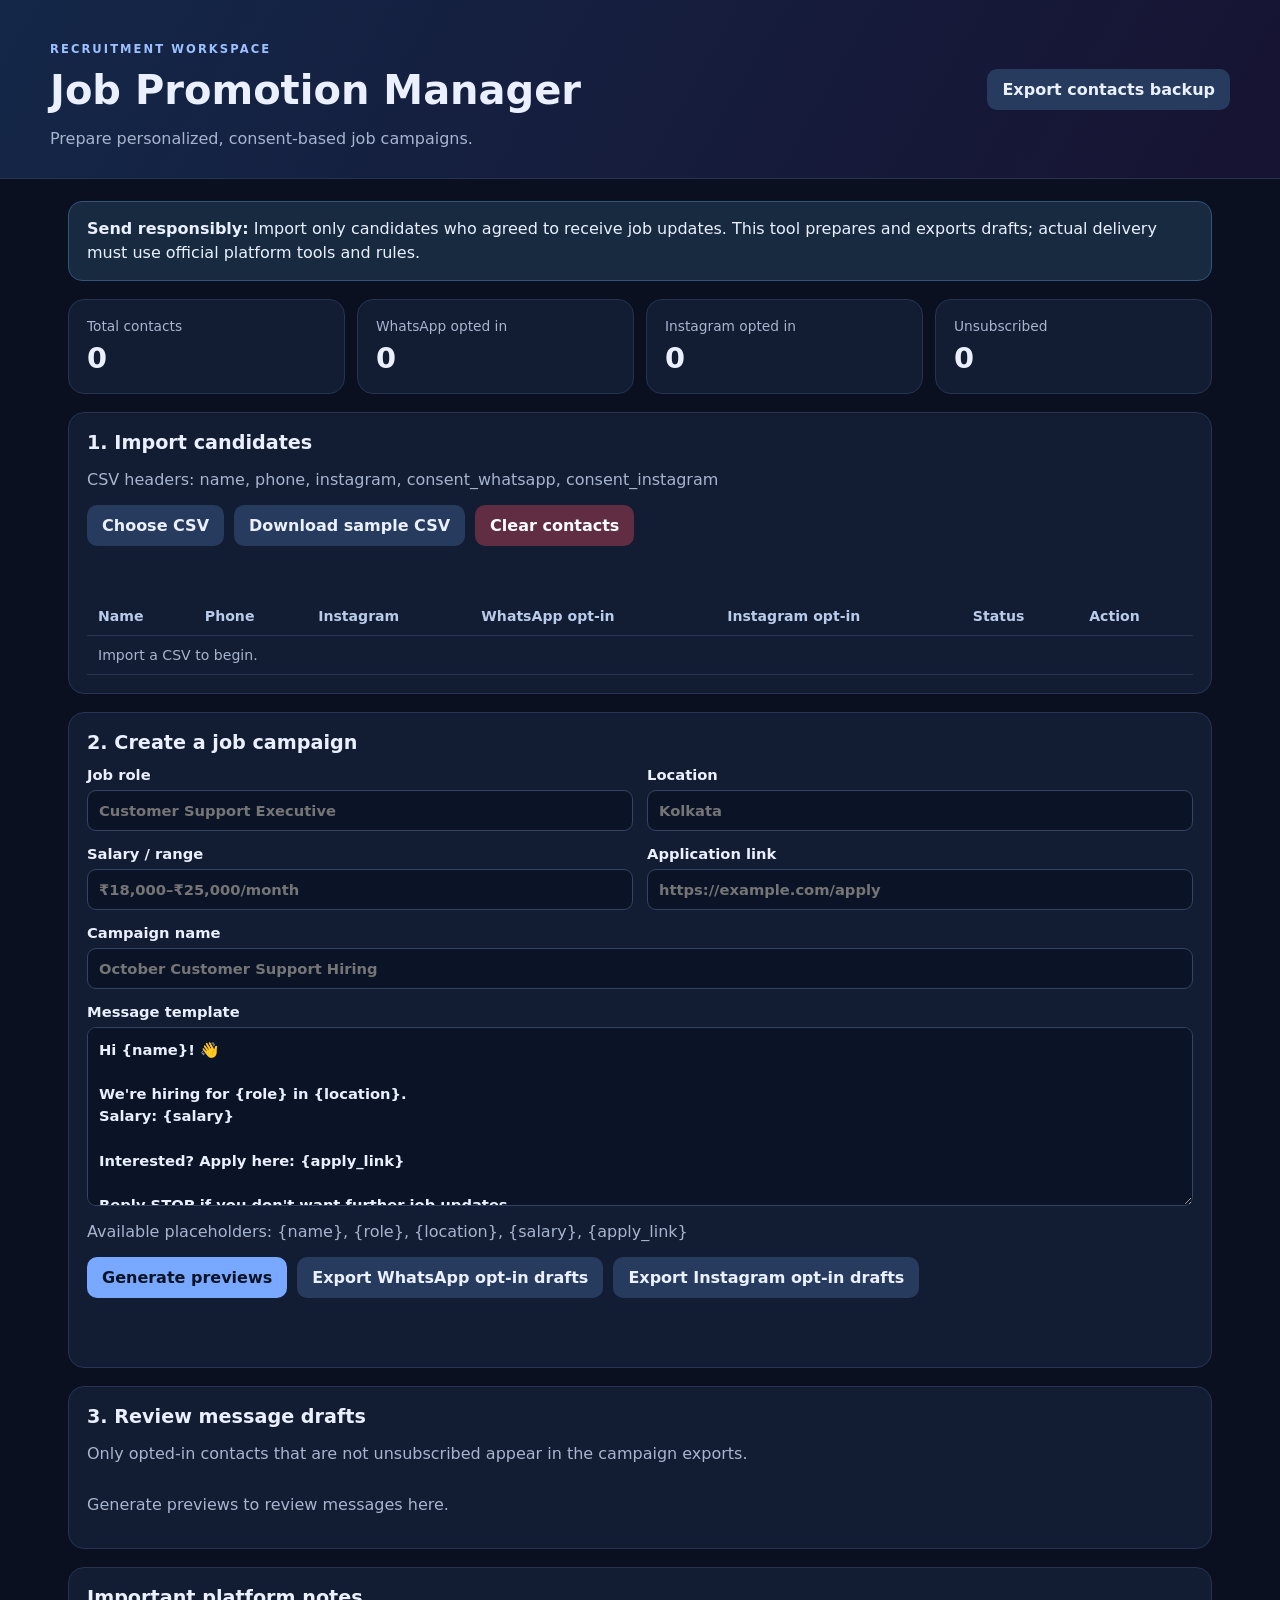
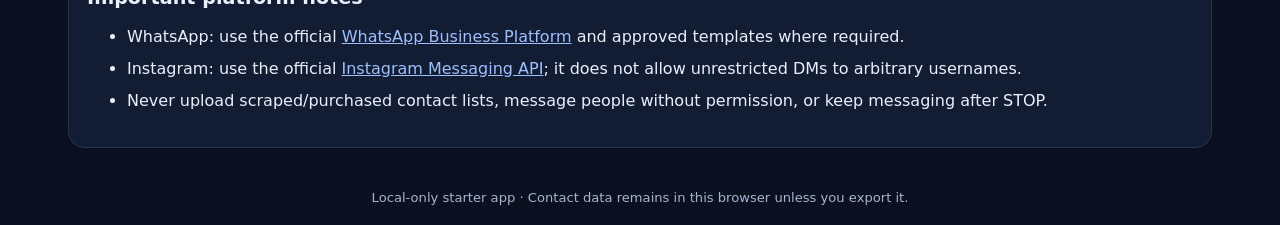
==== index.html @ ec4d663c "Add files via upload" ====
<!doctype html>
<html lang="en">
<head>
<meta charset="utf-8">
<meta name="viewport" content="width=device-width, initial-scale=1">
<title>Job Promotion Campaign Manager</title>
<link rel="stylesheet" href="style.css">
</head>
<body>
<header>
  <div>
    <p class="eyebrow">RECRUITMENT WORKSPACE</p>
    <h1>Job Promotion Manager</h1>
    <p class="sub">Prepare personalized, consent-based job campaigns.</p>
  </div>
  <button id="exportContactsBtn" class="secondary">Export contacts backup</button>
</header>
<main>
  <section class="notice">
    <strong>Send responsibly:</strong> Import only candidates who agreed to receive job updates.
    This tool prepares and exports drafts; actual delivery must use official platform tools and rules.
  </section>

  <section class="stats">
    <article><span>Total contacts</span><strong id="totalCount">0</strong></article>
    <article><span>WhatsApp opted in</span><strong id="waCount">0</strong></article>
    <article><span>Instagram opted in</span><strong id="igCount">0</strong></article>
    <article><span>Unsubscribed</span><strong id="stopCount">0</strong></article>
  </section>

  <section class="panel">
    <h2>1. Import candidates</h2>
    <p class="muted">CSV headers: name, phone, instagram, consent_whatsapp, consent_instagram</p>
    <div class="row wrap">
      <label class="file-label">Choose CSV<input id="csvFile" type="file" accept=".csv,text/csv"></label>
      <button id="downloadSample" class="secondary">Download sample CSV</button>
      <button id="clearContacts" class="danger">Clear contacts</button>
    </div>
    <p id="importStatus" class="status" aria-live="polite"></p>
    <div class="table-wrap">
      <table>
        <thead><tr><th>Name</th><th>Phone</th><th>Instagram</th><th>WhatsApp opt-in</th><th>Instagram opt-in</th><th>Status</th><th>Action</th></tr></thead>
        <tbody id="contactsBody"><tr><td colspan="7" class="empty">Import a CSV to begin.</td></tr></tbody>
      </table>
    </div>
  </section>

  <section class="panel">
    <h2>2. Create a job campaign</h2>
    <div class="form-grid">
      <label>Job role<input id="role" placeholder="Customer Support Executive"></label>
      <label>Location<input id="location" placeholder="Kolkata"></label>
      <label>Salary / range<input id="salary" placeholder="₹18,000–₹25,000/month"></label>
      <label>Application link<input id="applyLink" type="url" placeholder="https://example.com/apply"></label>
      <label class="full">Campaign name<input id="campaignName" placeholder="October Customer Support Hiring"></label>
      <label class="full">Message template
        <textarea id="template" rows="7">Hi {name}! 👋

We're hiring for {role} in {location}.
Salary: {salary}

Interested? Apply here: {apply_link}

Reply STOP if you don't want further job updates.</textarea>
      </label>
    </div>
    <p class="muted">Available placeholders: {name}, {role}, {location}, {salary}, {apply_link}</p>
    <div class="row wrap">
      <button id="previewBtn">Generate previews</button>
      <button id="exportWa" class="secondary">Export WhatsApp opt-in drafts</button>
      <button id="exportIg" class="secondary">Export Instagram opt-in drafts</button>
    </div>
    <p id="campaignStatus" class="status" aria-live="polite"></p>
  </section>

  <section class="panel">
    <h2>3. Review message drafts</h2>
    <p class="muted">Only opted-in contacts that are not unsubscribed appear in the campaign exports.</p>
    <div id="previews" class="preview-grid"><p class="empty">Generate previews to review messages here.</p></div>
  </section>

  <section class="panel">
    <h2>Important platform notes</h2>
    <ul>
      <li>WhatsApp: use the official <a href="https://business.whatsapp.com/platform" target="_blank" rel="noreferrer">WhatsApp Business Platform</a> and approved templates where required.</li>
      <li>Instagram: use the official <a href="https://developers.facebook.com/docs/messenger-platform/instagram/" target="_blank" rel="noreferrer">Instagram Messaging API</a>; it does not allow unrestricted DMs to arbitrary usernames.</li>
      <li>Never upload scraped/purchased contact lists, message people without permission, or keep messaging after STOP.</li>
    </ul>
  </section>
</main>
<footer>Local-only starter app · Contact data remains in this browser unless you export it.</footer>
<script src="script.js"></script>
</body>
</html>
---- style.css ----
:root{font-family:Inter,system-ui,-apple-system,Segoe UI,Roboto,sans-serif;color:#eaf0ff;background:#0a1020;--panel:#121c32;--line:#263451;--muted:#a8b5cf;--accent:#78a8ff}
*{box-sizing:border-box}body{margin:0}header{display:flex;align-items:center;justify-content:space-between;gap:20px;padding:30px max(20px,calc((100vw - 1180px)/2));background:linear-gradient(120deg,#142748,#171332);border-bottom:1px solid var(--line)}
h1{margin:0;font-size:clamp(1.7rem,4vw,2.5rem)}h2{margin:0 0 12px;font-size:1.2rem}.eyebrow{font-size:.72rem;letter-spacing:.18em;color:#9dc0ff;font-weight:800}.sub,.muted{color:var(--muted)}.sub{margin-bottom:0}
main{max-width:1180px;margin:22px auto;padding:0 18px}.notice{padding:15px 18px;background:#172a40;border:1px solid #31547c;border-radius:14px;line-height:1.5;margin-bottom:18px}
.stats{display:grid;grid-template-columns:repeat(4,1fr);gap:12px;margin-bottom:18px}.stats article,.panel{background:var(--panel);border:1px solid var(--line);border-radius:16px;padding:18px}.stats span{display:block;color:var(--muted);font-size:.86rem}.stats strong{display:block;font-size:1.8rem;margin-top:7px}
.panel{margin-bottom:18px}.row{display:flex;align-items:center;gap:10px}.wrap{flex-wrap:wrap}button,.file-label{border:0;border-radius:10px;padding:11px 15px;font:inherit;font-weight:700;background:var(--accent);color:#081326;cursor:pointer}button:hover,.file-label:hover{filter:brightness(1.08)}button.secondary,.file-label{background:#263b5e;color:#eaf0ff}button.danger{background:#612d42;color:#fff}.file-label input{display:none}
.form-grid{display:grid;grid-template-columns:repeat(2,minmax(0,1fr));gap:14px}.form-grid label{display:flex;flex-direction:column;gap:7px;font-weight:650;font-size:.92rem}.form-grid .full{grid-column:1/-1}
input,textarea{width:100%;background:#0b1426;color:#eaf0ff;border:1px solid #334463;border-radius:9px;padding:11px;font:inherit}textarea{resize:vertical;line-height:1.5}
.status{color:#9fd9b5;min-height:1.2em}.table-wrap{overflow:auto;margin-top:12px}table{width:100%;border-collapse:collapse;min-width:720px}th,td{text-align:left;padding:11px;border-bottom:1px solid var(--line);font-size:.88rem}th{color:#b9cbeb}.pill{padding:4px 8px;border-radius:999px;background:#234435;color:#b9f4d0;font-size:.76rem}.pill.no{background:#3b2933;color:#ffc6d2}.small-btn{padding:6px 9px;font-size:.78rem}
.preview-grid{display:grid;grid-template-columns:repeat(2,minmax(0,1fr));gap:12px}.preview{border:1px solid var(--line);border-radius:12px;padding:14px;white-space:pre-wrap;overflow-wrap:anywhere;background:#0d1729}.preview h3{margin:0 0 8px;font-size:1rem}.preview p{line-height:1.5}.empty{color:var(--muted)}a{color:#9dc0ff}li{margin:8px 0;line-height:1.5}footer{text-align:center;color:var(--muted);font-size:.82rem;padding:20px}
@media(max-width:700px){header{align-items:flex-start;flex-direction:column;padding:24px 18px}.stats{grid-template-columns:repeat(2,1fr)}.form-grid,.preview-grid{grid-template-columns:1fr}.form-grid .full{grid-column:auto}.panel{padding:14px}button,.file-label{font-size:.9rem}}
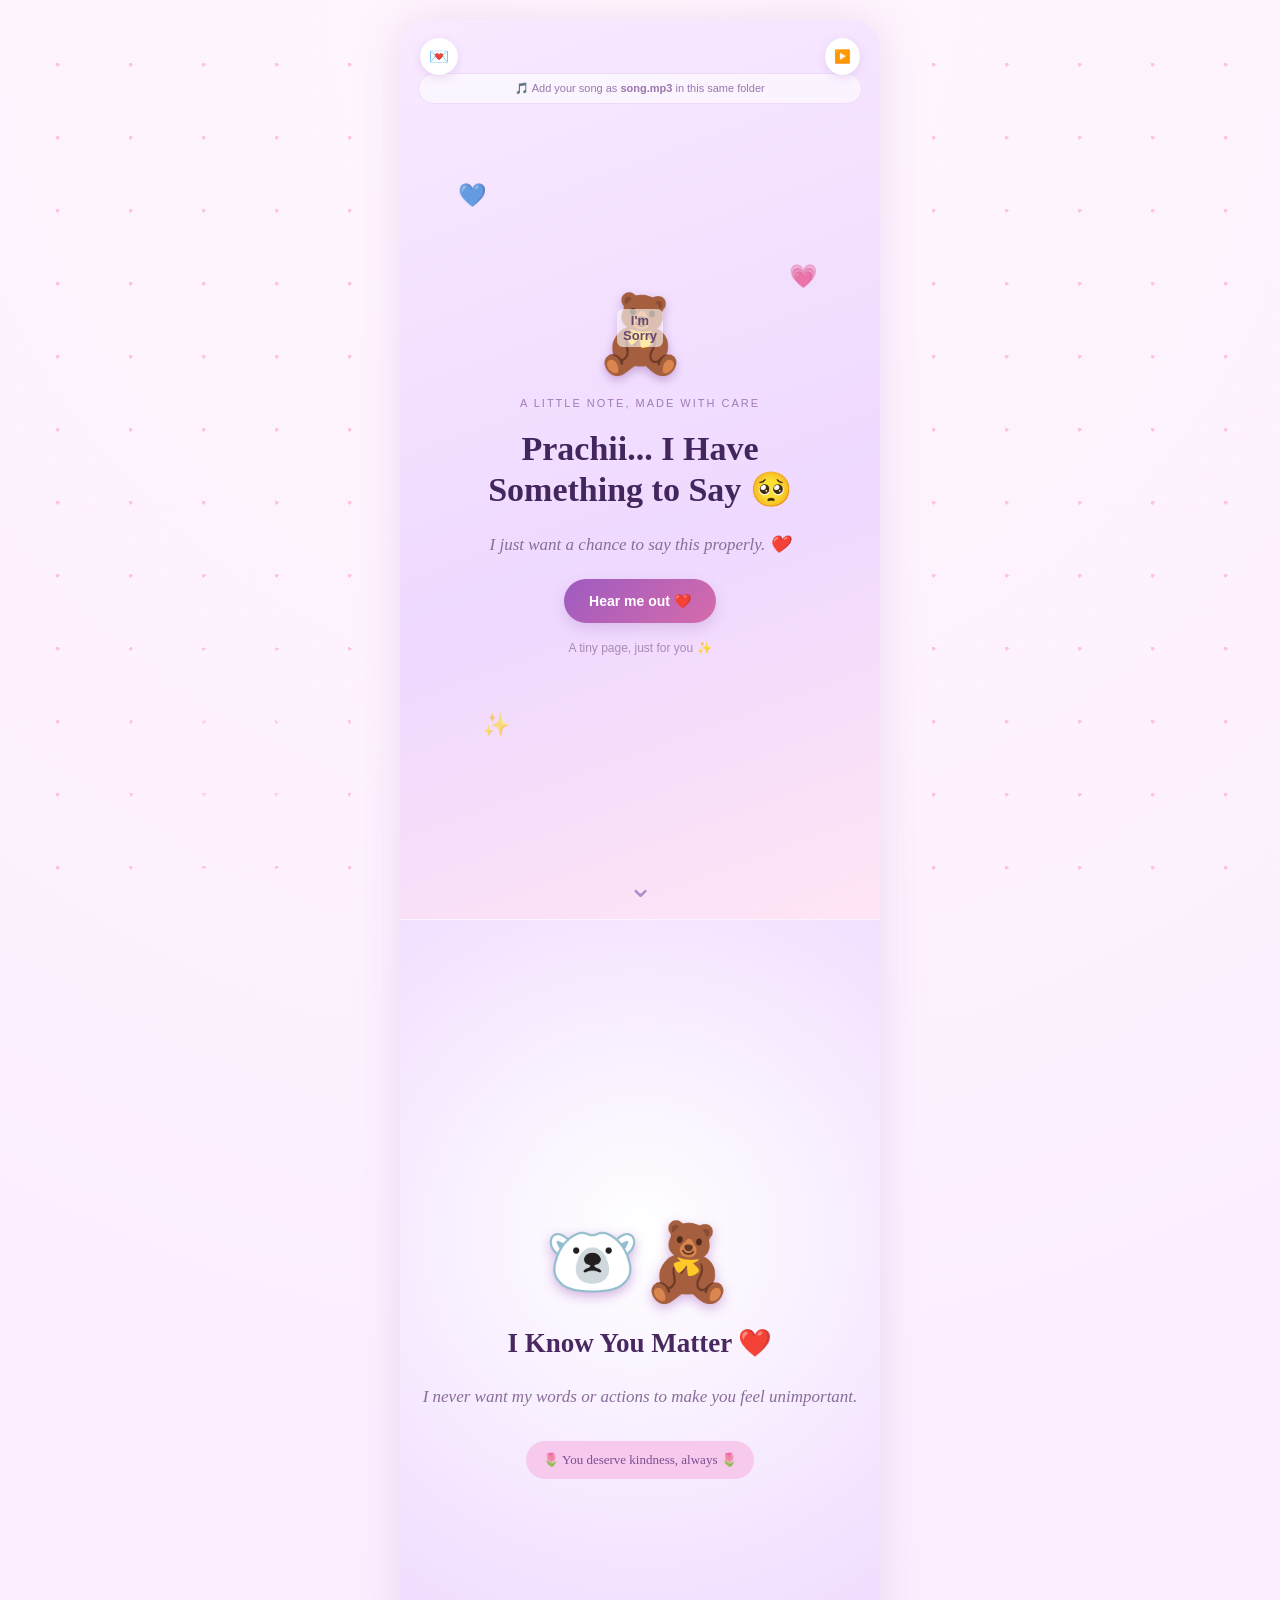
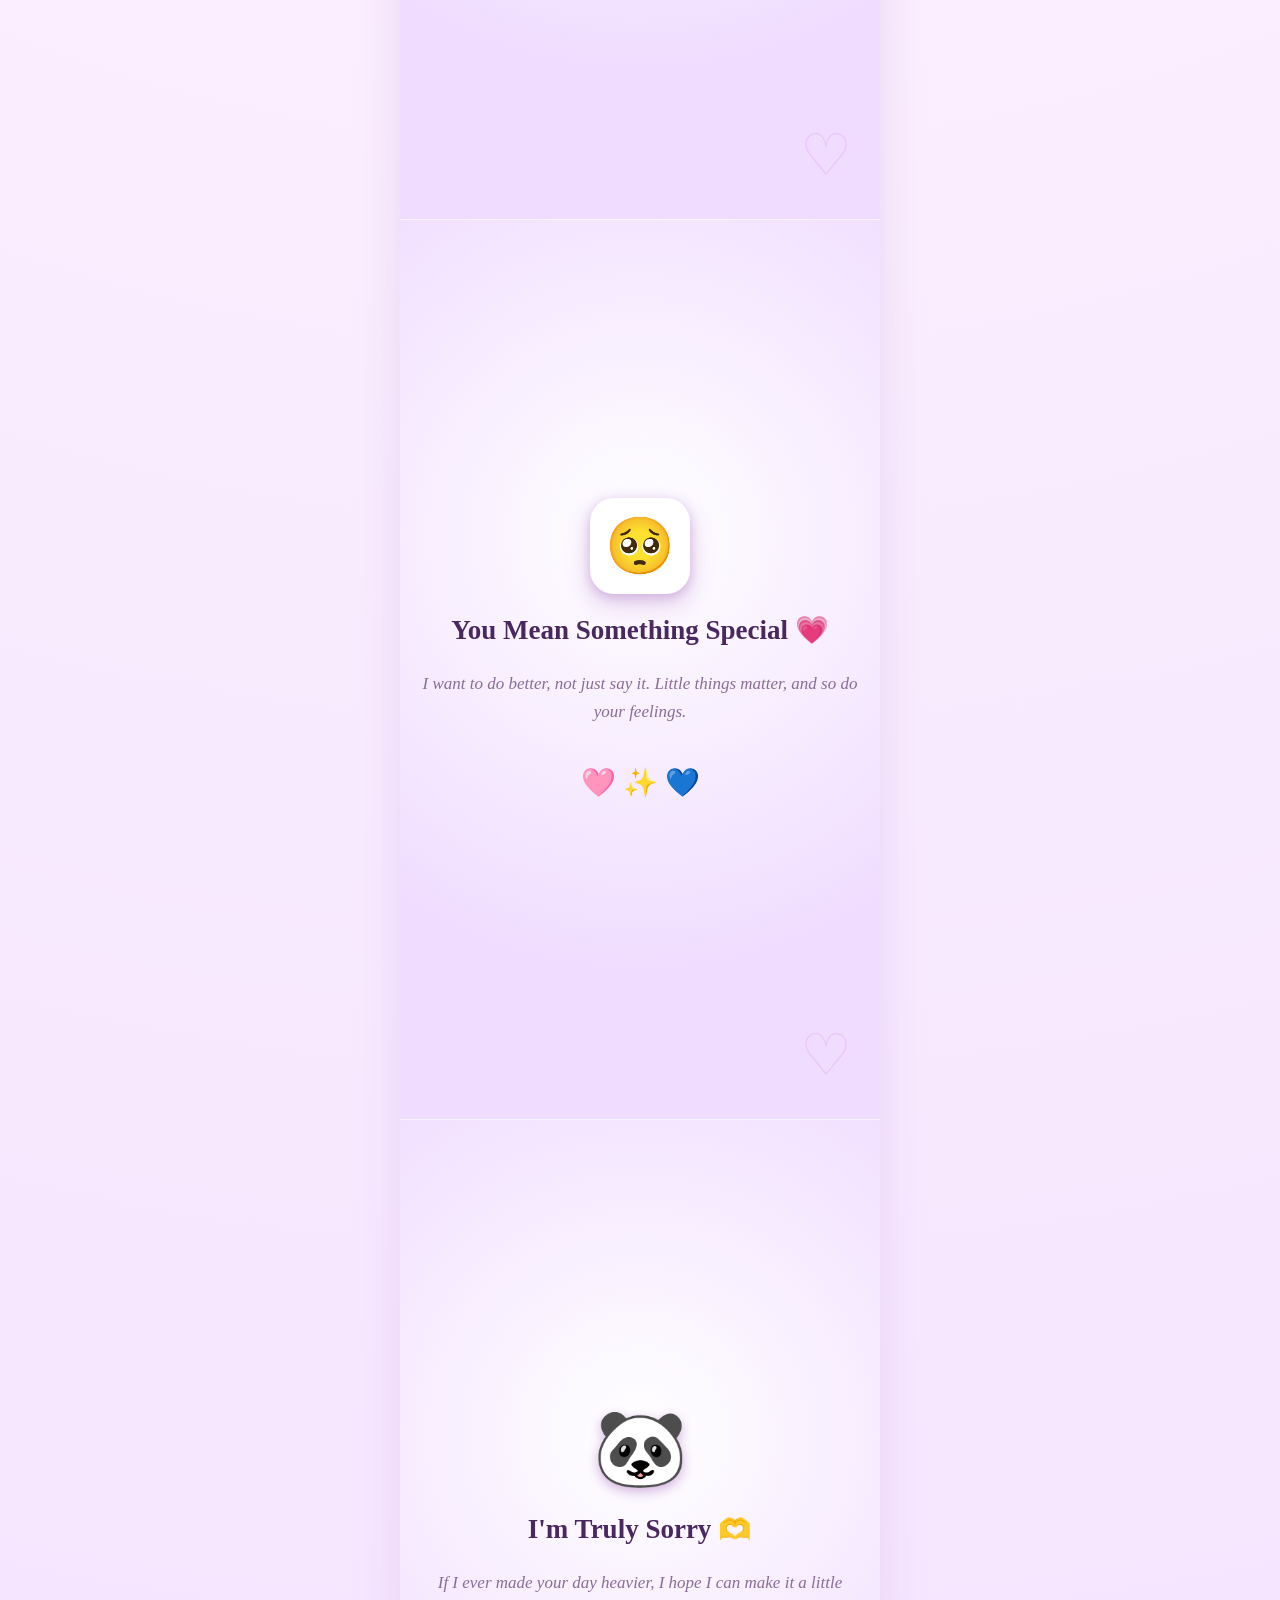
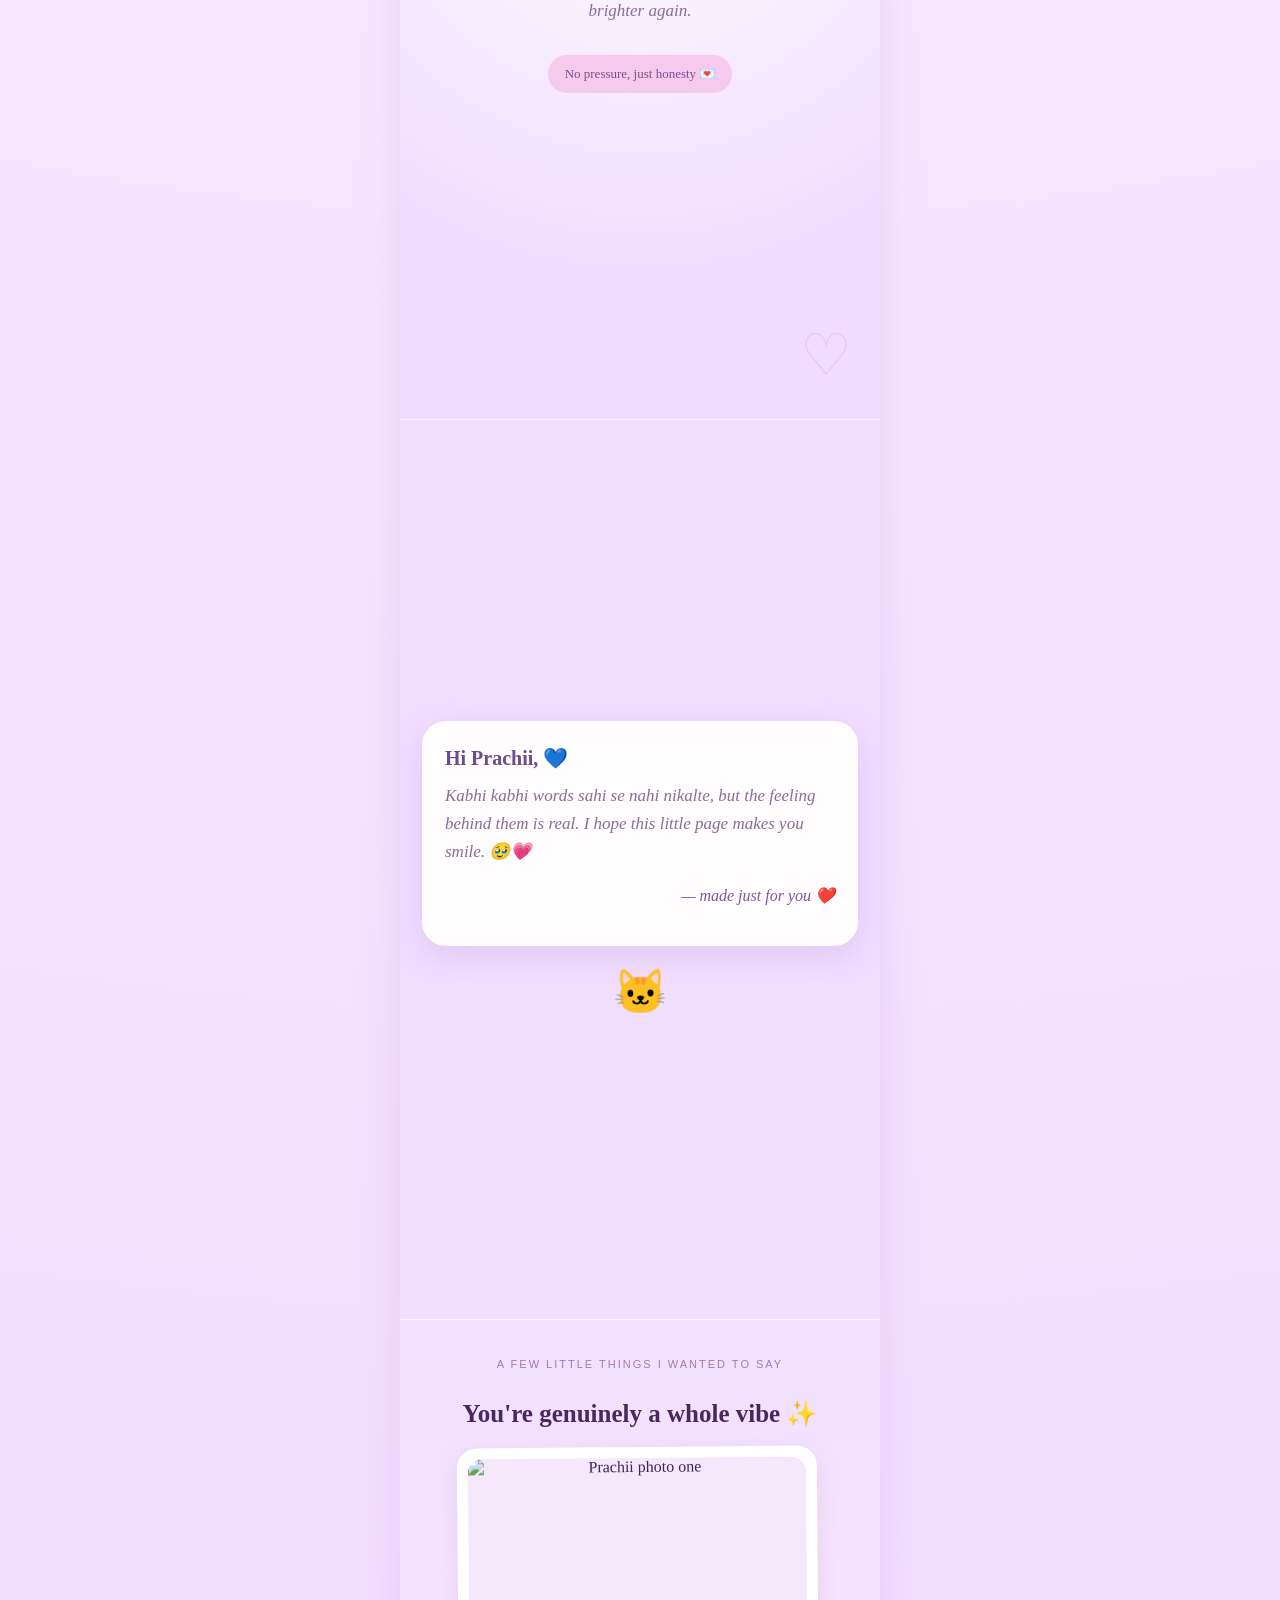
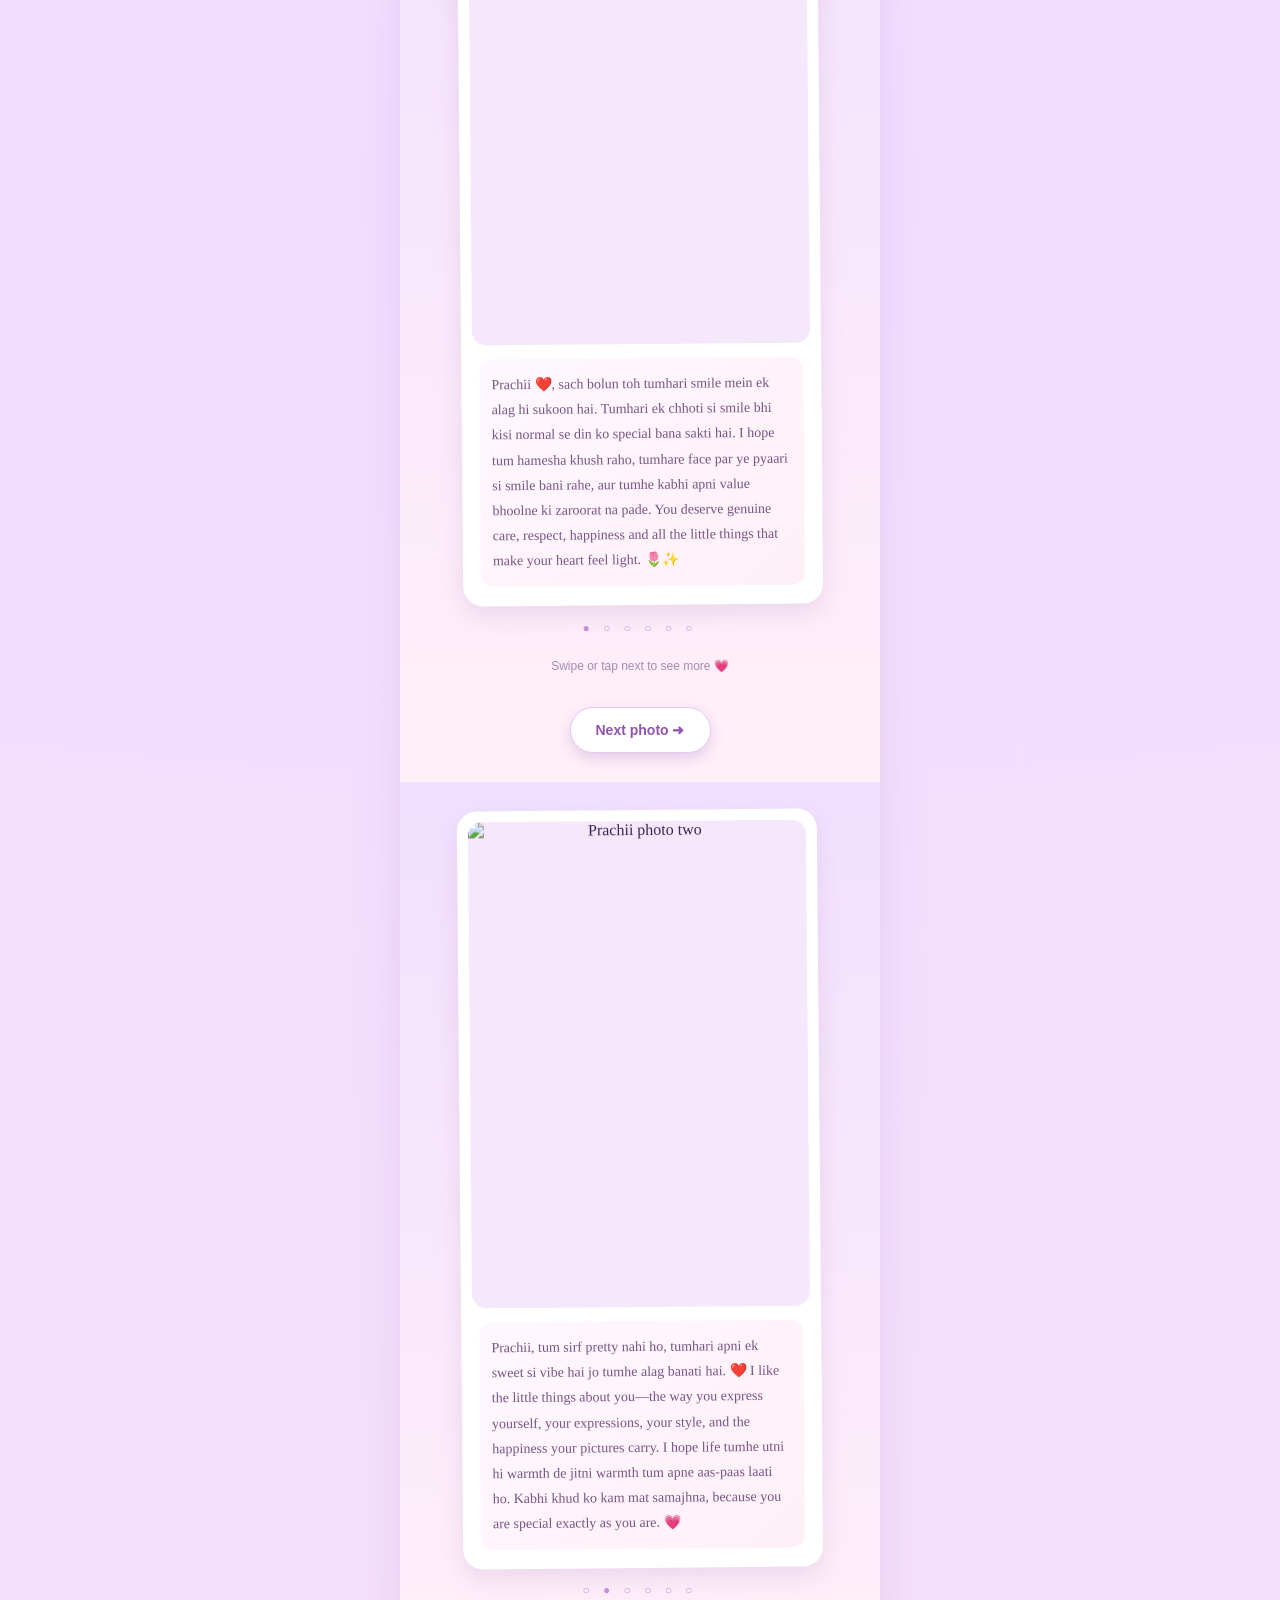
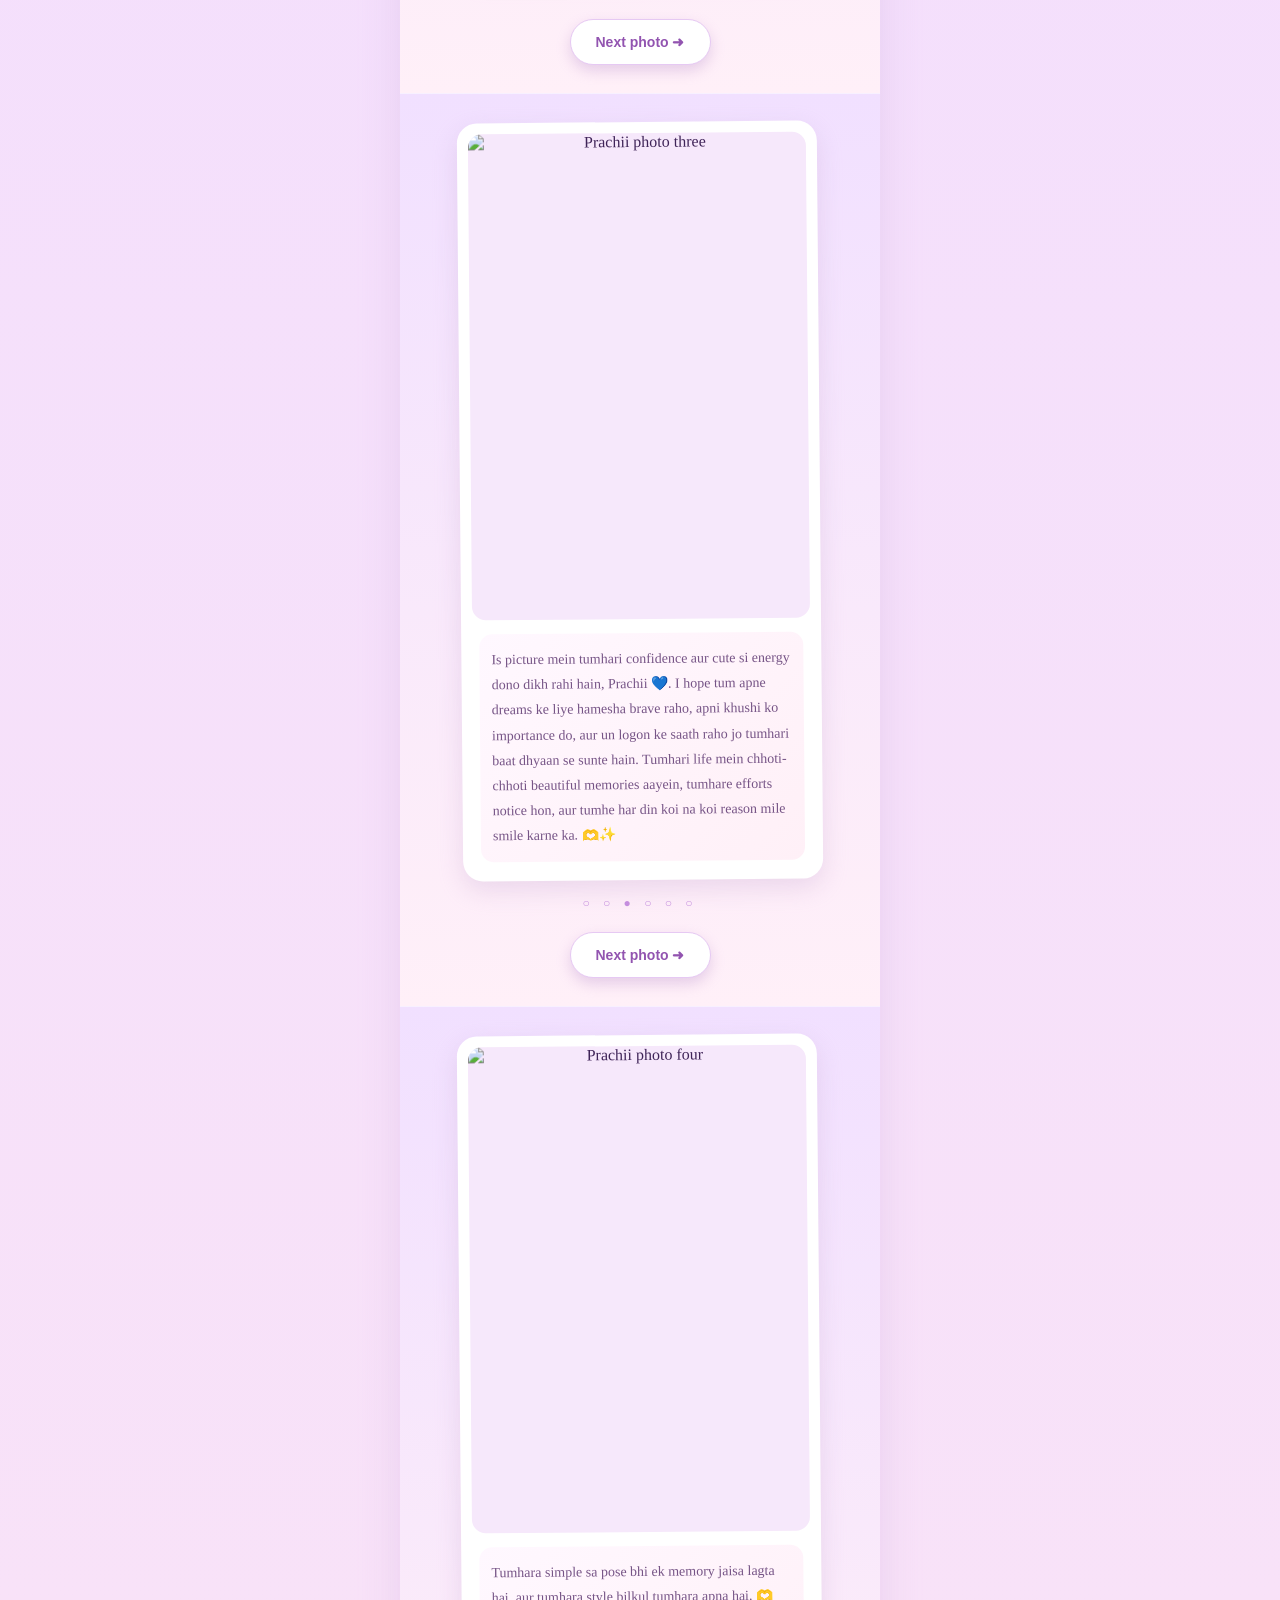
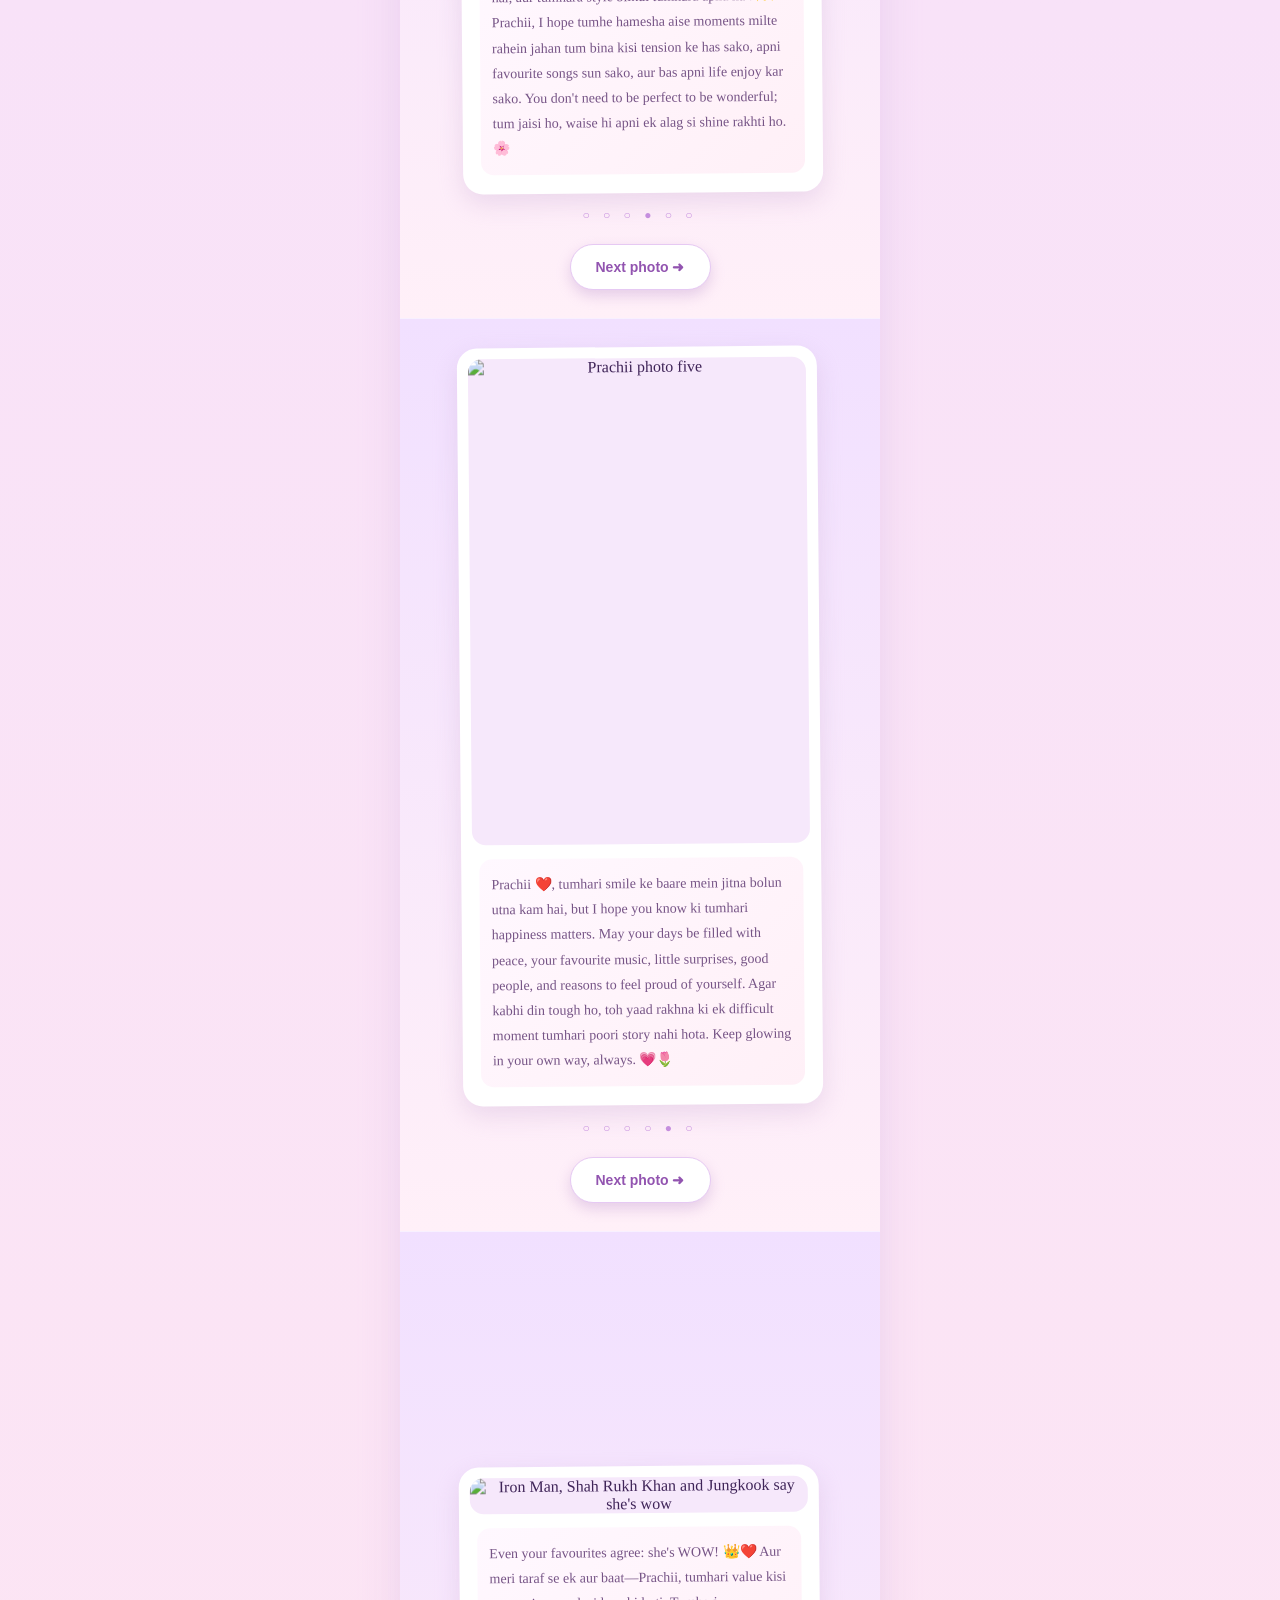
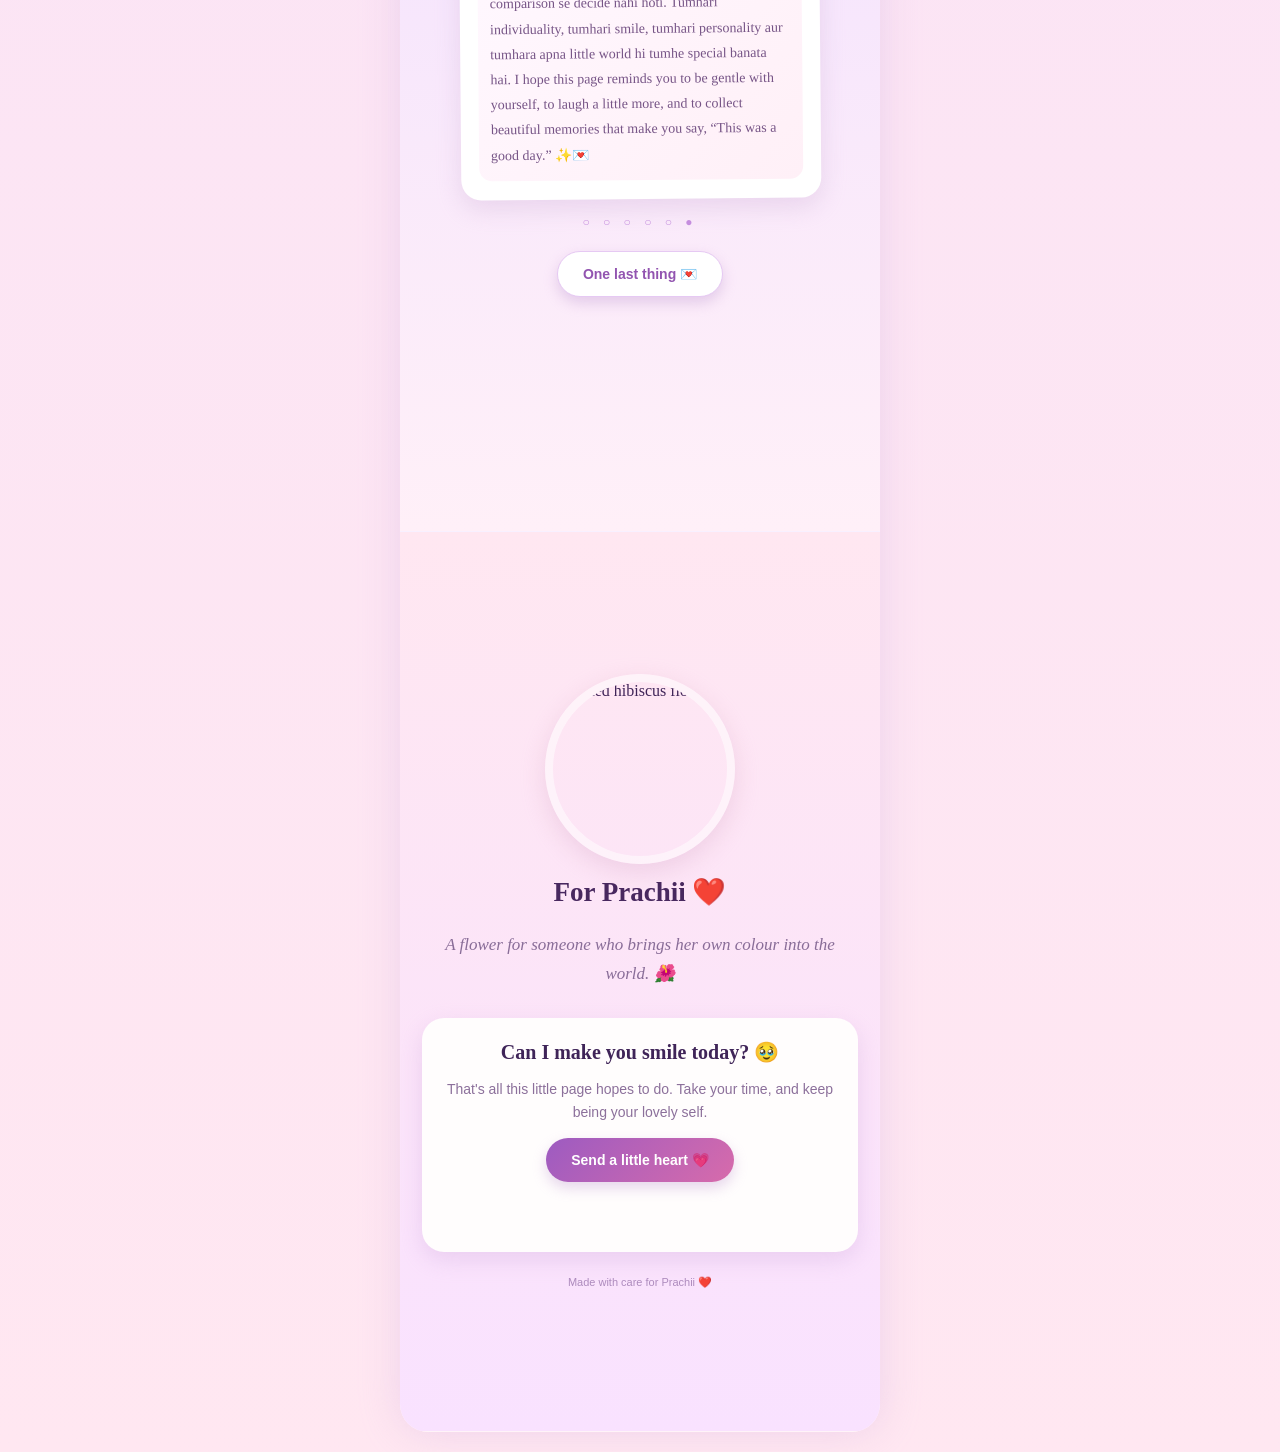
==== commit 9e9b7136: "Add files via upload" ====
--- a/index.html
+++ b/index.html
@@ -3,92 +3,127 @@
 <head>
 <meta charset="utf-8">
 <meta name="viewport" content="width=device-width, initial-scale=1">
-<title>Job Promotion Campaign Manager</title>
+<meta name="theme-color" content="#f5e5ff">
+<title>For Prachii ❤️</title>
 <link rel="stylesheet" href="style.css">
 </head>
 <body>
-<header>
-  <div>
-    <p class="eyebrow">RECRUITMENT WORKSPACE</p>
-    <h1>Job Promotion Manager</h1>
-    <p class="sub">Prepare personalized, consent-based job campaigns.</p>
-  </div>
-  <button id="exportContactsBtn" class="secondary">Export contacts backup</button>
-</header>
-<main>
-  <section class="notice">
-    <strong>Send responsibly:</strong> Import only candidates who agreed to receive job updates.
-    This tool prepares and exports drafts; actual delivery must use official platform tools and rules.
+<div class="floaties" aria-hidden="true"></div>
+<main class="phone">
+  <section class="screen hero" id="home">
+    <audio id="bgMusic" src="song.mp3" autoplay loop preload="auto"></audio>
+    <div class="music-note">🎵 Add your song as <b>song.mp3</b> in this same folder</div>
+    <div class="top-icons"><span>💌</span><button class="sound-btn" id="soundBtn" aria-label="Play music">🎵</button></div>
+    <div class="tiny-heart h1">💙</div><div class="tiny-heart h2">💗</div><div class="tiny-heart h3">✨</div>
+    <div class="bear">🧸<span>I'm<br>Sorry</span></div>
+    <p class="eyebrow">A little note, made with care</p>
+    <h1>Prachii... I Have<br>Something to Say 🥺</h1>
+    <p class="script">I just want a chance to say this properly. ❤️</p>
+    <button class="primary" id="startBtn">Hear me out ❤️</button>
+    <p class="hint">A tiny page, just for you ✨</p>
+    <div class="scroll-mark">⌄</div>
   </section>
 
-  <section class="stats">
-    <article><span>Total contacts</span><strong id="totalCount">0</strong></article>
-    <article><span>WhatsApp opted in</span><strong id="waCount">0</strong></article>
-    <article><span>Instagram opted in</span><strong id="igCount">0</strong></article>
-    <article><span>Unsubscribed</span><strong id="stopCount">0</strong></article>
+  <section class="screen note-screen" id="note1">
+    <div class="sticker">🐻‍❄️🧸</div>
+    <h2>I Know You Matter ❤️</h2>
+    <p class="script">I never want my words or actions to make you feel unimportant.</p>
+    <div class="pill">🌷 You deserve kindness, always 🌷</div>
   </section>
 
-  <section class="panel">
-    <h2>1. Import candidates</h2>
-    <p class="muted">CSV headers: name, phone, instagram, consent_whatsapp, consent_instagram</p>
-    <div class="row wrap">
-      <label class="file-label">Choose CSV<input id="csvFile" type="file" accept=".csv,text/csv"></label>
-      <button id="downloadSample" class="secondary">Download sample CSV</button>
-      <button id="clearContacts" class="danger">Clear contacts</button>
-    </div>
-    <p id="importStatus" class="status" aria-live="polite"></p>
-    <div class="table-wrap">
-      <table>
-        <thead><tr><th>Name</th><th>Phone</th><th>Instagram</th><th>WhatsApp opt-in</th><th>Instagram opt-in</th><th>Status</th><th>Action</th></tr></thead>
-        <tbody id="contactsBody"><tr><td colspan="7" class="empty">Import a CSV to begin.</td></tr></tbody>
-      </table>
-    </div>
+  <section class="screen note-screen" id="note2">
+    <div class="sticker card-sticker">🥺</div>
+    <h2>You Mean Something Special 💗</h2>
+    <p class="script">I want to do better, not just say it. Little things matter, and so do your feelings.</p>
+    <div class="decor">🩷 ✨ 💙</div>
   </section>
 
-  <section class="panel">
-    <h2>2. Create a job campaign</h2>
-    <div class="form-grid">
-      <label>Job role<input id="role" placeholder="Customer Support Executive"></label>
-      <label>Location<input id="location" placeholder="Kolkata"></label>
-      <label>Salary / range<input id="salary" placeholder="₹18,000–₹25,000/month"></label>
-      <label>Application link<input id="applyLink" type="url" placeholder="https://example.com/apply"></label>
-      <label class="full">Campaign name<input id="campaignName" placeholder="October Customer Support Hiring"></label>
-      <label class="full">Message template
-        <textarea id="template" rows="7">Hi {name}! 👋
-
-We're hiring for {role} in {location}.
-Salary: {salary}
-
-Interested? Apply here: {apply_link}
-
-Reply STOP if you don't want further job updates.</textarea>
-      </label>
-    </div>
-    <p class="muted">Available placeholders: {name}, {role}, {location}, {salary}, {apply_link}</p>
-    <div class="row wrap">
-      <button id="previewBtn">Generate previews</button>
-      <button id="exportWa" class="secondary">Export WhatsApp opt-in drafts</button>
-      <button id="exportIg" class="secondary">Export Instagram opt-in drafts</button>
-    </div>
-    <p id="campaignStatus" class="status" aria-live="polite"></p>
+  <section class="screen note-screen" id="note3">
+    <div class="sticker">🐼</div>
+    <h2>I'm Truly Sorry 🫶</h2>
+    <p class="script">If I ever made your day heavier, I hope I can make it a little brighter again.</p>
+    <div class="pill">No pressure, just honesty 💌</div>
   </section>
 
-  <section class="panel">
-    <h2>3. Review message drafts</h2>
-    <p class="muted">Only opted-in contacts that are not unsubscribed appear in the campaign exports.</p>
-    <div id="previews" class="preview-grid"><p class="empty">Generate previews to review messages here.</p></div>
+  <section class="screen quote-screen">
+    <div class="quote-card">
+      <h3>Hi Prachii, 💙</h3>
+      <p class="script">Kabhi kabhi words sahi se nahi nikalte, but the feeling behind them is real. I hope this little page makes you smile. 🥹💗</p>
+      <p class="signature">— made just for you ❤️</p>
+    </div>
+    <div class="cat">🐱</div>
   </section>
 
-  <section class="panel">
-    <h2>Important platform notes</h2>
-    <ul>
-      <li>WhatsApp: use the official <a href="https://business.whatsapp.com/platform" target="_blank" rel="noreferrer">WhatsApp Business Platform</a> and approved templates where required.</li>
-      <li>Instagram: use the official <a href="https://developers.facebook.com/docs/messenger-platform/instagram/" target="_blank" rel="noreferrer">Instagram Messaging API</a>; it does not allow unrestricted DMs to arbitrary usernames.</li>
-      <li>Never upload scraped/purchased contact lists, message people without permission, or keep messaging after STOP.</li>
-    </ul>
+  <section class="screen gallery-screen">
+    <p class="eyebrow">A few little things I wanted to say</p>
+    <h2>You're genuinely a whole vibe ✨</h2>
+    <div class="gallery-card">
+      <img src="photos/prachii-01.jpg" alt="Prachii photo one">
+      <p class="photo-letter">Prachii ❤️, sach bolun toh tumhari smile mein ek alag hi sukoon hai. Tumhari ek chhoti si smile bhi kisi normal se din ko special bana sakti hai. I hope tum hamesha khush raho, tumhare face par ye pyaari si smile bani rahe, aur tumhe kabhi apni value bhoolne ki zaroorat na pade. You deserve genuine care, respect, happiness and all the little things that make your heart feel light. 🌷✨</p>
+    </div>
+    <div class="dots">● ○ ○ ○ ○ ○</div>
+    <p class="small">Swipe or tap next to see more 💗</p>
+    <button class="secondary" data-next>Next photo ➜</button>
+  </section>
+
+  <section class="screen gallery-screen">
+    <div class="gallery-card">
+      <img src="photos/prachii-02.jpg" alt="Prachii photo two">
+      <p class="photo-letter">Prachii, tum sirf pretty nahi ho, tumhari apni ek sweet si vibe hai jo tumhe alag banati hai. ❤️ I like the little things about you—the way you express yourself, your expressions, your style, and the happiness your pictures carry. I hope life tumhe utni hi warmth de jitni warmth tum apne aas-paas laati ho. Kabhi khud ko kam mat samajhna, because you are special exactly as you are. 💗</p>
+    </div>
+    <div class="dots">○ ● ○ ○ ○ ○</div>
+    <button class="secondary" data-next>Next photo ➜</button>
+  </section>
+
+  <section class="screen gallery-screen">
+    <div class="gallery-card">
+      <img src="photos/prachii-03.jpg" alt="Prachii photo three">
+      <p class="photo-letter">Is picture mein tumhari confidence aur cute si energy dono dikh rahi hain, Prachii 💙. I hope tum apne dreams ke liye hamesha brave raho, apni khushi ko importance do, aur un logon ke saath raho jo tumhari baat dhyaan se sunte hain. Tumhari life mein chhoti-chhoti beautiful memories aayein, tumhare efforts notice hon, aur tumhe har din koi na koi reason mile smile karne ka. 🫶✨</p>
+    </div>
+    <div class="dots">○ ○ ● ○ ○ ○</div>
+    <button class="secondary" data-next>Next photo ➜</button>
+  </section>
+
+  <section class="screen gallery-screen">
+    <div class="gallery-card">
+      <img src="photos/prachii-04.jpg" alt="Prachii photo four">
+      <p class="photo-letter">Tumhara simple sa pose bhi ek memory jaisa lagta hai, aur tumhara style bilkul tumhara apna hai. 🫶 Prachii, I hope tumhe hamesha aise moments milte rahein jahan tum bina kisi tension ke has sako, apni favourite songs sun sako, aur bas apni life enjoy kar sako. You don't need to be perfect to be wonderful; tum jaisi ho, waise hi apni ek alag si shine rakhti ho. 🌸</p>
+    </div>
+    <div class="dots">○ ○ ○ ● ○ ○</div>
+    <button class="secondary" data-next>Next photo ➜</button>
+  </section>
+
+  <section class="screen gallery-screen">
+    <div class="gallery-card">
+      <img src="photos/prachii-05.jpg" alt="Prachii photo five">
+      <p class="photo-letter">Prachii ❤️, tumhari smile ke baare mein jitna bolun utna kam hai, but I hope you know ki tumhari happiness matters. May your days be filled with peace, your favourite music, little surprises, good people, and reasons to feel proud of yourself. Agar kabhi din tough ho, toh yaad rakhna ki ek difficult moment tumhari poori story nahi hota. Keep glowing in your own way, always. 💗🌷</p>
+    </div>
+    <div class="dots">○ ○ ○ ○ ● ○</div>
+    <button class="secondary" data-next>Next photo ➜</button>
+  </section>
+
+  <section class="screen gallery-screen">
+    <div class="gallery-card celeb">
+      <img src="photos/she-wow-trio.png" alt="Iron Man, Shah Rukh Khan and Jungkook say she's wow">
+      <p class="photo-letter">Even your favourites agree: she's WOW! 👑❤️ Aur meri taraf se ek aur baat—Prachii, tumhari value kisi comparison se decide nahi hoti. Tumhari individuality, tumhari smile, tumhari personality aur tumhara apna little world hi tumhe special banata hai. I hope this page reminds you to be gentle with yourself, to laugh a little more, and to collect beautiful memories that make you say, “This was a good day.” ✨💌</p>
+    </div>
+    <div class="dots">○ ○ ○ ○ ○ ●</div>
+    <button class="secondary" data-next>One last thing 💌</button>
+  </section>
+
+  <section class="screen flower-screen">
+    <div class="flower-wrap"><img src="photos/flower.jpg" alt="Red hibiscus flower"></div>
+    <h2>For Prachii ❤️</h2>
+    <p class="script">A flower for someone who brings her own colour into the world. 🌺</p>
+    <div class="final-card">
+      <h3>Can I make you smile today? 🥹</h3>
+      <p>That's all this little page hopes to do. Take your time, and keep being your lovely self.</p>
+      <button class="primary" id="heartBtn">Send a little heart 💗</button>
+      <p id="reply" class="reply" aria-live="polite"></p>
+    </div>
+    <footer>Made with care for Prachii ❤️</footer>
   </section>
 </main>
-<footer>Local-only starter app · Contact data remains in this browser unless you export it.</footer>
 <script src="script.js"></script>
 </body>
-</html>
+</html>
--- a/style.css
+++ b/style.css
@@ -1,11 +1,65 @@
-:root{font-family:Inter,system-ui,-apple-system,Segoe UI,Roboto,sans-serif;color:#eaf0ff;background:#0a1020;--panel:#121c32;--line:#263451;--muted:#a8b5cf;--accent:#78a8ff}
-*{box-sizing:border-box}body{margin:0}header{display:flex;align-items:center;justify-content:space-between;gap:20px;padding:30px max(20px,calc((100vw - 1180px)/2));background:linear-gradient(120deg,#142748,#171332);border-bottom:1px solid var(--line)}
-h1{margin:0;font-size:clamp(1.7rem,4vw,2.5rem)}h2{margin:0 0 12px;font-size:1.2rem}.eyebrow{font-size:.72rem;letter-spacing:.18em;color:#9dc0ff;font-weight:800}.sub,.muted{color:var(--muted)}.sub{margin-bottom:0}
-main{max-width:1180px;margin:22px auto;padding:0 18px}.notice{padding:15px 18px;background:#172a40;border:1px solid #31547c;border-radius:14px;line-height:1.5;margin-bottom:18px}
-.stats{display:grid;grid-template-columns:repeat(4,1fr);gap:12px;margin-bottom:18px}.stats article,.panel{background:var(--panel);border:1px solid var(--line);border-radius:16px;padding:18px}.stats span{display:block;color:var(--muted);font-size:.86rem}.stats strong{display:block;font-size:1.8rem;margin-top:7px}
-.panel{margin-bottom:18px}.row{display:flex;align-items:center;gap:10px}.wrap{flex-wrap:wrap}button,.file-label{border:0;border-radius:10px;padding:11px 15px;font:inherit;font-weight:700;background:var(--accent);color:#081326;cursor:pointer}button:hover,.file-label:hover{filter:brightness(1.08)}button.secondary,.file-label{background:#263b5e;color:#eaf0ff}button.danger{background:#612d42;color:#fff}.file-label input{display:none}
-.form-grid{display:grid;grid-template-columns:repeat(2,minmax(0,1fr));gap:14px}.form-grid label{display:flex;flex-direction:column;gap:7px;font-weight:650;font-size:.92rem}.form-grid .full{grid-column:1/-1}
-input,textarea{width:100%;background:#0b1426;color:#eaf0ff;border:1px solid #334463;border-radius:9px;padding:11px;font:inherit}textarea{resize:vertical;line-height:1.5}
-.status{color:#9fd9b5;min-height:1.2em}.table-wrap{overflow:auto;margin-top:12px}table{width:100%;border-collapse:collapse;min-width:720px}th,td{text-align:left;padding:11px;border-bottom:1px solid var(--line);font-size:.88rem}th{color:#b9cbeb}.pill{padding:4px 8px;border-radius:999px;background:#234435;color:#b9f4d0;font-size:.76rem}.pill.no{background:#3b2933;color:#ffc6d2}.small-btn{padding:6px 9px;font-size:.78rem}
-.preview-grid{display:grid;grid-template-columns:repeat(2,minmax(0,1fr));gap:12px}.preview{border:1px solid var(--line);border-radius:12px;padding:14px;white-space:pre-wrap;overflow-wrap:anywhere;background:#0d1729}.preview h3{margin:0 0 8px;font-size:1rem}.preview p{line-height:1.5}.empty{color:var(--muted)}a{color:#9dc0ff}li{margin:8px 0;line-height:1.5}footer{text-align:center;color:var(--muted);font-size:.82rem;padding:20px}
-@media(max-width:700px){header{align-items:flex-start;flex-direction:column;padding:24px 18px}.stats{grid-template-columns:repeat(2,1fr)}.form-grid,.preview-grid{grid-template-columns:1fr}.form-grid .full{grid-column:auto}.panel{padding:14px}button,.file-label{font-size:.9rem}}
+*{box-sizing:border-box}
+:root{--lav:#f4e2ff;--lav2:#ead0ff;--pink:#ff78b9;--ink:#3f2458;--muted:#8c6f9d;--white:#fffaff}
+html{scroll-behavior:smooth}
+body{margin:0;background:radial-gradient(circle at top,#fff6fd,#f1ddff 45%,#ffe7f1);font-family:Georgia,"Times New Roman",serif;color:var(--ink)}
+.floaties{position:fixed;inset:0;pointer-events:none;opacity:.55;background-image:radial-gradient(#fff 1px,transparent 1px),radial-gradient(#ff9fce 2px,transparent 2px);background-size:37px 37px,73px 73px;background-position:0 0,21px 28px}
+.phone{width:min(100%,480px);margin:0 auto;position:relative;background:linear-gradient(180deg,#f4e4ff,#fff0f8);box-shadow:0 0 40px #cda9df55;overflow:hidden}
+.screen{min-height:100svh;padding:28px 22px;display:flex;flex-direction:column;align-items:center;justify-content:center;text-align:center;position:relative;overflow:hidden;border-bottom:1px solid #fff8}
+.hero{background:linear-gradient(160deg,#f8eaff,#efd9ff 60%,#ffe5f4)}
+.top-icons{position:absolute;top:18px;left:20px;right:20px;display:flex;justify-content:space-between}
+.top-icons span{background:#fff;border-radius:50%;padding:9px;box-shadow:0 3px 10px #c6a0d355}
+.tiny-heart{position:absolute;opacity:.65;font-size:23px;animation:float 4s ease-in-out infinite}
+.h1{top:18%;left:12%}.h2{top:27%;right:13%;animation-delay:1s}.h3{bottom:20%;left:17%;animation-delay:2s}
+.bear{position:relative;font-size:76px;margin:18px 0 8px;filter:drop-shadow(0 4px 5px #c7a6d8)}
+.bear span{position:absolute;left:50%;top:43%;transform:translate(-50%,-50%);font:bold 13px Arial;color:#67466b;background:#fff9;border-radius:6px;padding:4px 6px}
+.eyebrow{font:11px Arial,sans-serif;letter-spacing:2px;text-transform:uppercase;color:#a17bb6;margin:10px 0}
+h1{font-size:clamp(26px,7vw,34px);line-height:1.2;margin:10px 0;color:#43265d}
+h2{font-size:27px;line-height:1.25;margin:12px 0;color:#48285f}
+h3{margin:0 0 12px;font-size:20px}
+.script{font-style:italic;font-size:17px;line-height:1.65;color:#896d98;margin:10px 0 20px}
+.primary,.secondary{border:0;cursor:pointer;font-weight:bold;font-size:14px;border-radius:30px;padding:14px 25px;box-shadow:0 6px 14px #b38bc955;transition:transform .2s,box-shadow .2s}
+.primary{background:linear-gradient(135deg,#9d5bc1,#d76bab);color:white}
+.secondary{background:#fff;color:#9254b0;border:1px solid #e6c9f3;margin-top:16px}
+button:active{transform:scale(.97)}
+.hint,.small{font:12px Arial,sans-serif;color:#a78ab4;margin-top:18px}
+.scroll-mark{position:absolute;bottom:15px;font-size:30px;color:#b38acb;animation:bob 1.5s infinite}
+.sticker{font-size:76px;margin-bottom:8px;filter:drop-shadow(0 4px 6px #d3b2df)}
+.card-sticker{background:#fff;border-radius:24px;padding:15px;font-size:56px;box-shadow:0 8px 25px #d4b5e355}
+.note-screen{background:radial-gradient(circle at 50% 35%,#fff,#f0dcff 70%);padding-bottom:70px}
+.note-screen:after{content:"♡";position:absolute;bottom:30px;right:28px;font-size:58px;color:#e3b8f5;opacity:.55}
+.pill{font-size:13px;background:#f6c9ed;color:#7c4d92;border-radius:20px;padding:11px 17px;margin-top:10px}
+.decor{font-size:28px;margin-top:20px}
+.quote-screen{background:#f0ddff}
+.quote-card{background:#fffdfd;border-radius:24px;padding:25px 23px;text-align:left;width:100%;box-shadow:0 10px 28px #c5a3d755}
+.quote-card h3{color:#6e4b8c}.quote-card .script{font-size:17px}.signature{text-align:right;color:#7b57a1;font-style:italic}
+.cat{font-size:44px;margin-top:20px}
+.gallery-screen{background:linear-gradient(180deg,#f1e0ff,#fff0f8);gap:6px}
+.gallery-screen h2{font-size:25px}
+.gallery-card{width:100%;max-width:360px;background:#fff;border-radius:20px;padding:11px 11px 16px;box-shadow:0 9px 24px #c8a9d355;transform:rotate(-.5deg)}
+.gallery-card img{width:100%;height:clamp(280px,54vh,490px);object-fit:cover;border-radius:14px;display:block;background:#f6e8fb}
+.gallery-card p{font-size:16px;line-height:1.45;margin:13px 8px 2px;color:#674778}
+.gallery-card.celeb img{object-fit:contain;height:auto;max-height:58vh}
+.dots{color:#c58ddf;letter-spacing:5px;font:12px Arial;margin-top:10px}
+.flower-screen{background:linear-gradient(180deg,#ffe7f1,#f9e2ff)}
+.flower-wrap{width:190px;height:190px;border-radius:50%;overflow:hidden;border:8px solid #fff8;box-shadow:0 8px 24px #d5a1c455}
+.flower-wrap img{width:100%;height:100%;object-fit:cover}
+.final-card{background:#fffdfd;border-radius:22px;padding:22px 18px;margin-top:10px;box-shadow:0 8px 22px #cba5dc55}
+.final-card p{font:14px/1.65 Arial,sans-serif;color:#8c709b}
+.reply{font-weight:bold;color:#a54f9d!important;min-height:20px}
+footer{font:11px Arial,sans-serif;color:#ad8bbd;margin-top:24px}
+@keyframes float{0%,100%{transform:translateY(0) rotate(-8deg)}50%{transform:translateY(-12px) rotate(8deg)}}
+@keyframes bob{0%,100%{transform:translateY(0)}50%{transform:translateY(6px)}}
+@media(min-width:600px){body{padding:20px 0}.phone{border-radius:28px}.screen:first-child{border-radius:28px 28px 0 0}}
+
+
+/* Extra special touches */
+.music-note{position:absolute;top:53px;left:18px;right:18px;font:11px Arial,sans-serif;color:#9a76ac;background:#fff9;border:1px solid #efdafa;border-radius:16px;padding:8px}
+.sound-btn{border:0;border-radius:50%;background:#fff;padding:9px;cursor:pointer;box-shadow:0 3px 10px #c6a0d355}
+.gallery-card{animation:cardFloat 5s ease-in-out infinite}
+.photo-letter{font-size:14px!important;line-height:1.8!important;text-align:left;margin:14px 7px 3px!important;color:#765486!important;background:linear-gradient(135deg,#fff8ff,#fff0f7);border-radius:13px;padding:13px 12px;white-space:normal}
+.moving-letter{width:100%;overflow:hidden;white-space:nowrap;background:#fff9;border:1px solid #f1cce8;border-radius:20px;padding:12px 0;margin:8px 0 16px;color:#9c559d;font:13px Arial,sans-serif}
+.moving-letter span{display:inline-block;padding-left:100%;animation:letterScroll 30s linear infinite}
+.moving-letter:hover span{animation-play-state:paused}
+@keyframes letterScroll{from{transform:translateX(0)}to{transform:translateX(-100%)}}
+@keyframes cardFloat{0%,100%{transform:translateY(0) rotate(-.5deg)}50%{transform:translateY(-4px) rotate(.4deg)}}
+@media(prefers-reduced-motion:reduce){.moving-letter span,.gallery-card{animation:none}}
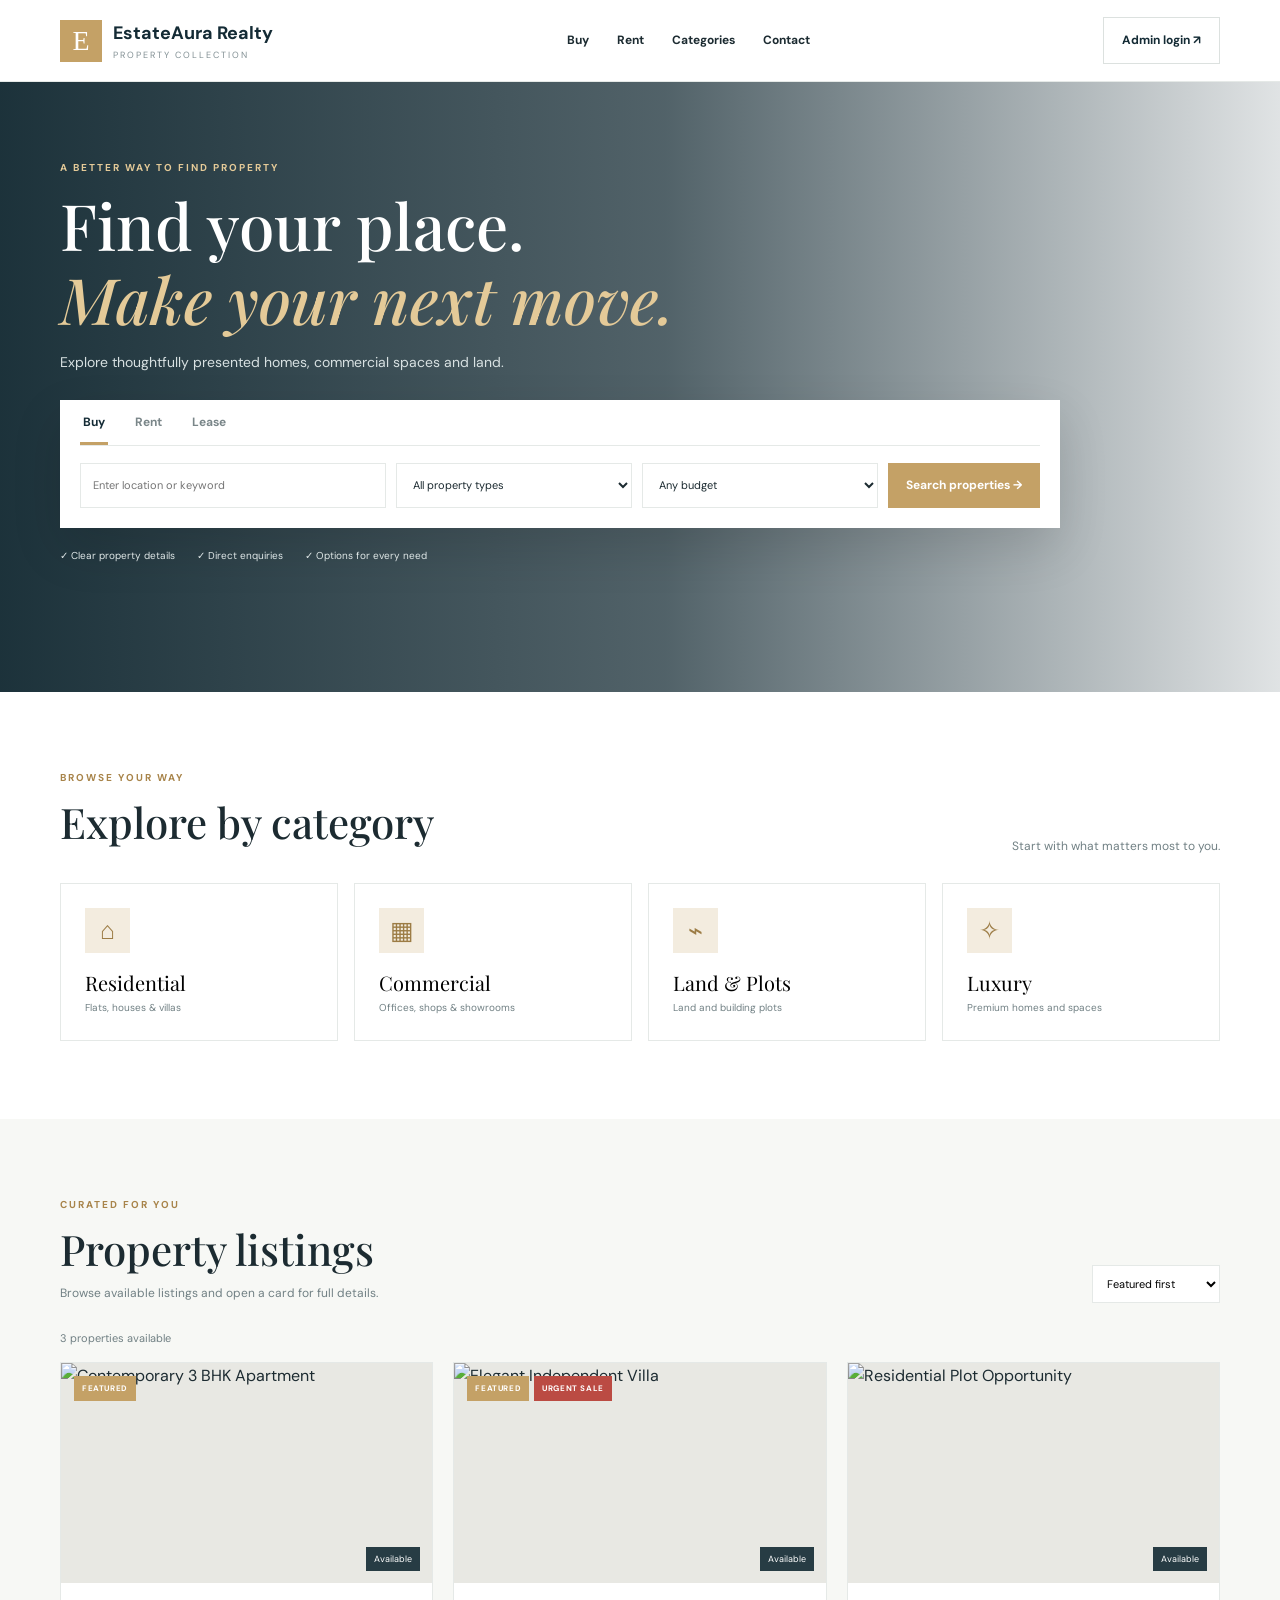
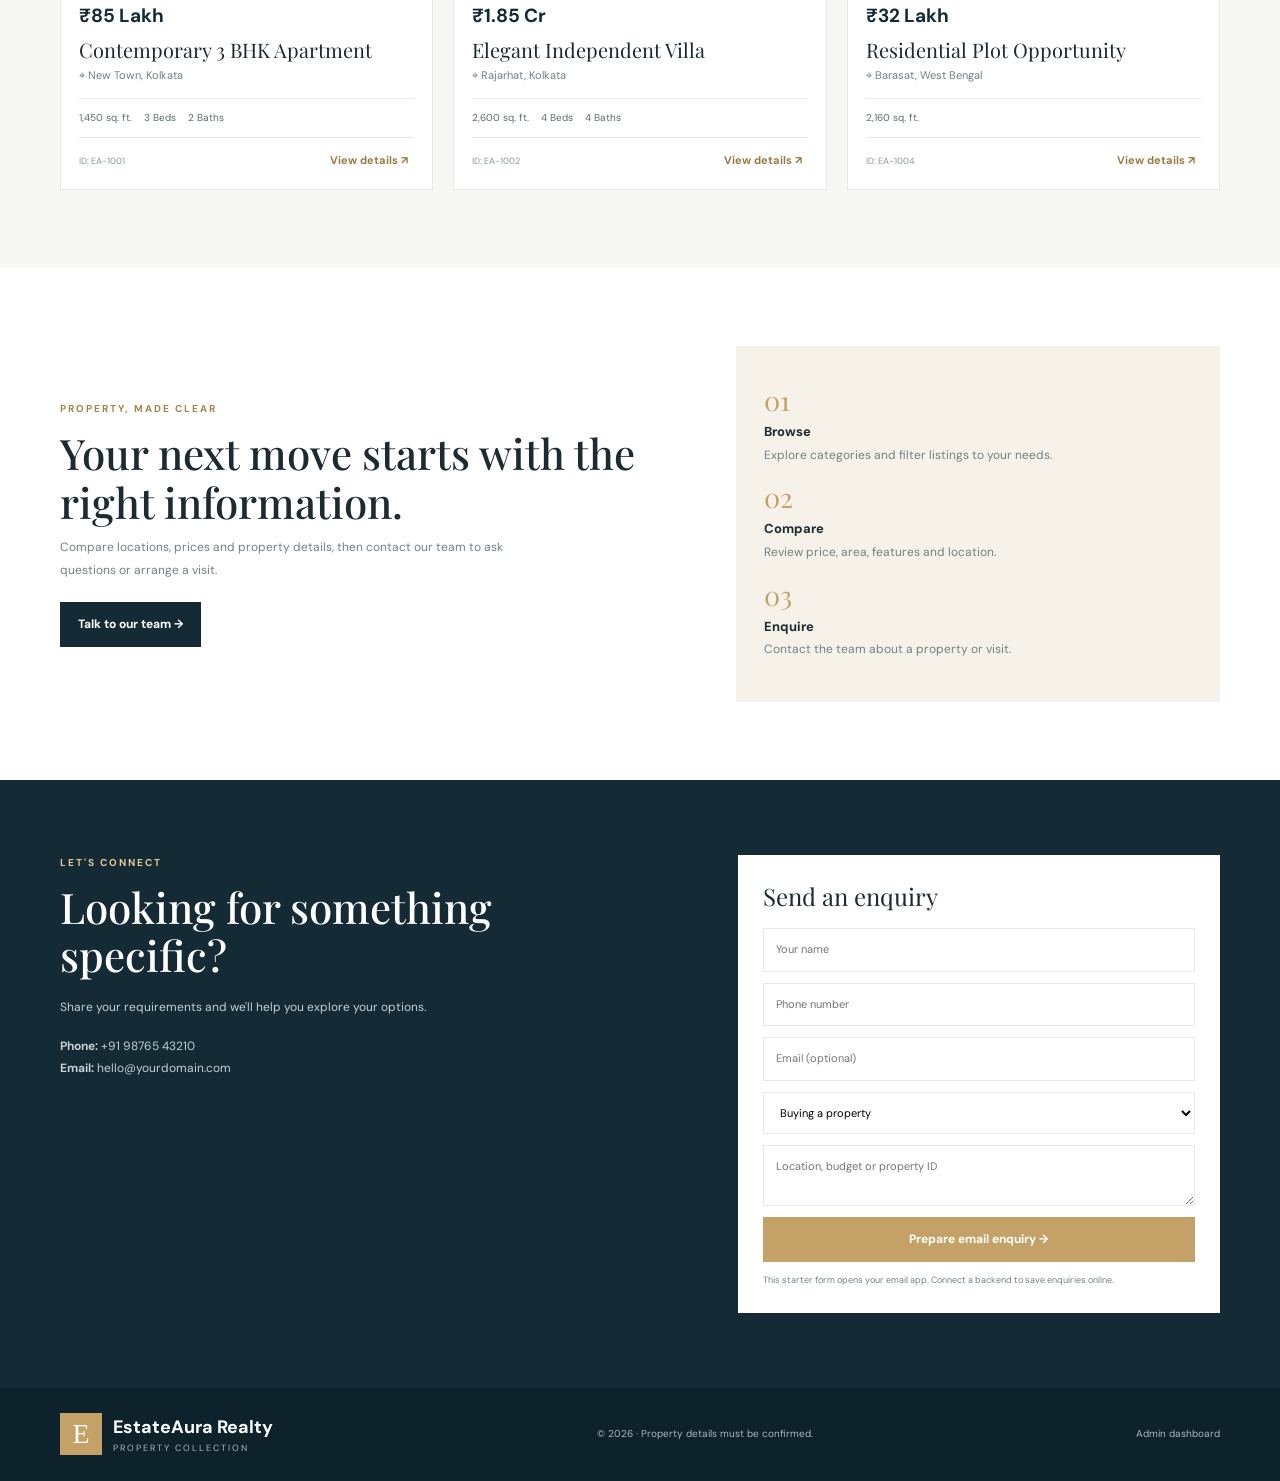
==== commit d35f3222: "Add files via upload" ====
--- a/index.html
+++ b/index.html
@@ -1,129 +1,22 @@
 <!doctype html>
 <html lang="en">
 <head>
-<meta charset="utf-8">
-<meta name="viewport" content="width=device-width, initial-scale=1">
-<meta name="theme-color" content="#f5e5ff">
-<title>For Prachii ❤️</title>
-<link rel="stylesheet" href="style.css">
+<meta charset="utf-8"><meta name="viewport" content="width=device-width, initial-scale=1">
+<meta name="description" content="Explore properties for sale, rent and lease.">
+<title>EstateAura | Find Your Place</title>
+<link rel="stylesheet" href="styles.css">
 </head>
 <body>
-<div class="floaties" aria-hidden="true"></div>
-<main class="phone">
-  <section class="screen hero" id="home">
-    <audio id="bgMusic" src="song.mp3" autoplay loop preload="auto"></audio>
-    <div class="music-note">🎵 Add your song as <b>song.mp3</b> in this same folder</div>
-    <div class="top-icons"><span>💌</span><button class="sound-btn" id="soundBtn" aria-label="Play music">🎵</button></div>
-    <div class="tiny-heart h1">💙</div><div class="tiny-heart h2">💗</div><div class="tiny-heart h3">✨</div>
-    <div class="bear">🧸<span>I'm<br>Sorry</span></div>
-    <p class="eyebrow">A little note, made with care</p>
-    <h1>Prachii... I Have<br>Something to Say 🥺</h1>
-    <p class="script">I just want a chance to say this properly. ❤️</p>
-    <button class="primary" id="startBtn">Hear me out ❤️</button>
-    <p class="hint">A tiny page, just for you ✨</p>
-    <div class="scroll-mark">⌄</div>
-  </section>
-
-  <section class="screen note-screen" id="note1">
-    <div class="sticker">🐻‍❄️🧸</div>
-    <h2>I Know You Matter ❤️</h2>
-    <p class="script">I never want my words or actions to make you feel unimportant.</p>
-    <div class="pill">🌷 You deserve kindness, always 🌷</div>
-  </section>
-
-  <section class="screen note-screen" id="note2">
-    <div class="sticker card-sticker">🥺</div>
-    <h2>You Mean Something Special 💗</h2>
-    <p class="script">I want to do better, not just say it. Little things matter, and so do your feelings.</p>
-    <div class="decor">🩷 ✨ 💙</div>
-  </section>
-
-  <section class="screen note-screen" id="note3">
-    <div class="sticker">🐼</div>
-    <h2>I'm Truly Sorry 🫶</h2>
-    <p class="script">If I ever made your day heavier, I hope I can make it a little brighter again.</p>
-    <div class="pill">No pressure, just honesty 💌</div>
-  </section>
-
-  <section class="screen quote-screen">
-    <div class="quote-card">
-      <h3>Hi Prachii, 💙</h3>
-      <p class="script">Kabhi kabhi words sahi se nahi nikalte, but the feeling behind them is real. I hope this little page makes you smile. 🥹💗</p>
-      <p class="signature">— made just for you ❤️</p>
-    </div>
-    <div class="cat">🐱</div>
-  </section>
-
-  <section class="screen gallery-screen">
-    <p class="eyebrow">A few little things I wanted to say</p>
-    <h2>You're genuinely a whole vibe ✨</h2>
-    <div class="gallery-card">
-      <img src="photos/prachii-01.jpg" alt="Prachii photo one">
-      <p class="photo-letter">Prachii ❤️, sach bolun toh tumhari smile mein ek alag hi sukoon hai. Tumhari ek chhoti si smile bhi kisi normal se din ko special bana sakti hai. I hope tum hamesha khush raho, tumhare face par ye pyaari si smile bani rahe, aur tumhe kabhi apni value bhoolne ki zaroorat na pade. You deserve genuine care, respect, happiness and all the little things that make your heart feel light. 🌷✨</p>
-    </div>
-    <div class="dots">● ○ ○ ○ ○ ○</div>
-    <p class="small">Swipe or tap next to see more 💗</p>
-    <button class="secondary" data-next>Next photo ➜</button>
-  </section>
-
-  <section class="screen gallery-screen">
-    <div class="gallery-card">
-      <img src="photos/prachii-02.jpg" alt="Prachii photo two">
-      <p class="photo-letter">Prachii, tum sirf pretty nahi ho, tumhari apni ek sweet si vibe hai jo tumhe alag banati hai. ❤️ I like the little things about you—the way you express yourself, your expressions, your style, and the happiness your pictures carry. I hope life tumhe utni hi warmth de jitni warmth tum apne aas-paas laati ho. Kabhi khud ko kam mat samajhna, because you are special exactly as you are. 💗</p>
-    </div>
-    <div class="dots">○ ● ○ ○ ○ ○</div>
-    <button class="secondary" data-next>Next photo ➜</button>
-  </section>
-
-  <section class="screen gallery-screen">
-    <div class="gallery-card">
-      <img src="photos/prachii-03.jpg" alt="Prachii photo three">
-      <p class="photo-letter">Is picture mein tumhari confidence aur cute si energy dono dikh rahi hain, Prachii 💙. I hope tum apne dreams ke liye hamesha brave raho, apni khushi ko importance do, aur un logon ke saath raho jo tumhari baat dhyaan se sunte hain. Tumhari life mein chhoti-chhoti beautiful memories aayein, tumhare efforts notice hon, aur tumhe har din koi na koi reason mile smile karne ka. 🫶✨</p>
-    </div>
-    <div class="dots">○ ○ ● ○ ○ ○</div>
-    <button class="secondary" data-next>Next photo ➜</button>
-  </section>
-
-  <section class="screen gallery-screen">
-    <div class="gallery-card">
-      <img src="photos/prachii-04.jpg" alt="Prachii photo four">
-      <p class="photo-letter">Tumhara simple sa pose bhi ek memory jaisa lagta hai, aur tumhara style bilkul tumhara apna hai. 🫶 Prachii, I hope tumhe hamesha aise moments milte rahein jahan tum bina kisi tension ke has sako, apni favourite songs sun sako, aur bas apni life enjoy kar sako. You don't need to be perfect to be wonderful; tum jaisi ho, waise hi apni ek alag si shine rakhti ho. 🌸</p>
-    </div>
-    <div class="dots">○ ○ ○ ● ○ ○</div>
-    <button class="secondary" data-next>Next photo ➜</button>
-  </section>
-
-  <section class="screen gallery-screen">
-    <div class="gallery-card">
-      <img src="photos/prachii-05.jpg" alt="Prachii photo five">
-      <p class="photo-letter">Prachii ❤️, tumhari smile ke baare mein jitna bolun utna kam hai, but I hope you know ki tumhari happiness matters. May your days be filled with peace, your favourite music, little surprises, good people, and reasons to feel proud of yourself. Agar kabhi din tough ho, toh yaad rakhna ki ek difficult moment tumhari poori story nahi hota. Keep glowing in your own way, always. 💗🌷</p>
-    </div>
-    <div class="dots">○ ○ ○ ○ ● ○</div>
-    <button class="secondary" data-next>Next photo ➜</button>
-  </section>
-
-  <section class="screen gallery-screen">
-    <div class="gallery-card celeb">
-      <img src="photos/she-wow-trio.png" alt="Iron Man, Shah Rukh Khan and Jungkook say she's wow">
-      <p class="photo-letter">Even your favourites agree: she's WOW! 👑❤️ Aur meri taraf se ek aur baat—Prachii, tumhari value kisi comparison se decide nahi hoti. Tumhari individuality, tumhari smile, tumhari personality aur tumhara apna little world hi tumhe special banata hai. I hope this page reminds you to be gentle with yourself, to laugh a little more, and to collect beautiful memories that make you say, “This was a good day.” ✨💌</p>
-    </div>
-    <div class="dots">○ ○ ○ ○ ○ ●</div>
-    <button class="secondary" data-next>One last thing 💌</button>
-  </section>
-
-  <section class="screen flower-screen">
-    <div class="flower-wrap"><img src="photos/flower.jpg" alt="Red hibiscus flower"></div>
-    <h2>For Prachii ❤️</h2>
-    <p class="script">A flower for someone who brings her own colour into the world. 🌺</p>
-    <div class="final-card">
-      <h3>Can I make you smile today? 🥹</h3>
-      <p>That's all this little page hopes to do. Take your time, and keep being your lovely self.</p>
-      <button class="primary" id="heartBtn">Send a little heart 💗</button>
-      <p id="reply" class="reply" aria-live="polite"></p>
-    </div>
-    <footer>Made with care for Prachii ❤️</footer>
-  </section>
-</main>
-<script src="script.js"></script>
-</body>
-</html>+<header class="top"><div class="wrap topin"><a class="brand" href="#"><span class="logo">E</span><span><b id="brandName">EstateAura Realty</b><small>PROPERTY COLLECTION</small></span></a><nav><a href="#listings">Buy</a><a href="#listings" data-purpose="Rent">Rent</a><a href="#categories">Categories</a><a href="#contact">Contact</a></nav><a class="btn outline" href="admin.html">Admin login ↗</a></div></header>
+<section class="hero"><div class="wrap hero-content"><span class="eyebrow">A BETTER WAY TO FIND PROPERTY</span><h1>Find your place.<br><em>Make your next move.</em></h1><p>Explore thoughtfully presented homes, commercial spaces and land.</p>
+<div class="searchbox"><div class="tabs"><button class="active" data-purpose="Buy">Buy</button><button data-purpose="Rent">Rent</button><button data-purpose="Lease">Lease</button></div><form id="searchForm"><input id="searchLocation" placeholder="Enter location or keyword"><select id="searchCategory"><option value="">All property types</option><option>Residential</option><option>Commercial</option><option>Land & Plots</option><option>Luxury</option></select><select id="searchBudget"><option value="">Any budget</option><option value="2500000">Up to ₹25 Lakh</option><option value="5000000">Up to ₹50 Lakh</option><option value="10000000">Up to ₹1 Crore</option><option value="30000000">Up to ₹3 Crore</option></select><button class="btn gold" type="submit">Search properties →</button></form></div>
+<div class="hero-points"><span>✓ Clear property details</span><span>✓ Direct enquiries</span><span>✓ Options for every need</span></div></div></section>
+<section class="wrap section" id="categories"><div class="section-head"><div><span class="eyebrow">BROWSE YOUR WAY</span><h2>Explore by category</h2></div><p>Start with what matters most to you.</p></div><div class="categories">
+<button class="cat" data-category="Residential"><span>⌂</span><b>Residential</b><small>Flats, houses & villas</small></button><button class="cat" data-category="Commercial"><span>▦</span><b>Commercial</b><small>Offices, shops & showrooms</small></button><button class="cat" data-category="Land & Plots"><span>⌁</span><b>Land & Plots</b><small>Land and building plots</small></button><button class="cat" data-category="Luxury"><span>✧</span><b>Luxury</b><small>Premium homes and spaces</small></button></div></section>
+<section class="section pale" id="listings"><div class="wrap"><div class="section-head"><div><span class="eyebrow">CURATED FOR YOU</span><h2>Property listings</h2><p>Browse available listings and open a card for full details.</p></div><select id="sort"><option value="featured">Featured first</option><option value="low">Price: low to high</option><option value="high">Price: high to low</option><option value="new">Newest</option></select></div><div id="listCount" class="muted count"></div><div class="grid" id="propertyGrid"></div><div id="empty" class="empty hidden"><h3>No properties match these filters</h3><button class="btn dark" id="reset">Clear filters</button></div></div></section>
+<section class="section wrap about"><div><span class="eyebrow">PROPERTY, MADE CLEAR</span><h2>Your next move starts with the right information.</h2><p>Compare locations, prices and property details, then contact our team to ask questions or arrange a visit.</p><a href="#contact" class="btn dark">Talk to our team →</a></div><div class="about-card"><div class="about-number">01</div><b>Browse</b><p>Explore categories and filter listings to your needs.</p><div class="about-number">02</div><b>Compare</b><p>Review price, area, features and location.</p><div class="about-number">03</div><b>Enquire</b><p>Contact the team about a property or visit.</p></div></section>
+<section class="contact" id="contact"><div class="wrap contact-grid"><div><span class="eyebrow">LET'S CONNECT</span><h2>Looking for something specific?</h2><p>Share your requirements and we'll help you explore your options.</p><p><b>Phone:</b> <span id="phoneText">+91 98765 43210</span><br><b>Email:</b> <span id="emailText">hello@yourdomain.com</span></p></div><form id="leadForm" class="lead-form"><h3>Send an enquiry</h3><input name="name" placeholder="Your name" required><input name="phone" placeholder="Phone number" required><input name="email" type="email" placeholder="Email (optional)"><select name="interest"><option>Buying a property</option><option>Renting a property</option><option>Commercial property</option><option>Land or plot</option><option>Listing my property</option></select><textarea name="message" placeholder="Location, budget or property ID"></textarea><button class="btn gold">Prepare email enquiry →</button><small>This starter form opens your email app. Connect a backend to save enquiries online.</small></form></div></section>
+<footer><div class="wrap foot"><a class="brand" href="#"><span class="logo">E</span><span><b id="footName">EstateAura Realty</b><small>PROPERTY COLLECTION</small></span></a><span>© <span id="year"></span> · Property details must be confirmed.</span><a href="admin.html">Admin dashboard</a></div></footer>
+<div id="modal" class="modal hidden" role="dialog" aria-modal="true"><div class="backdrop" data-close></div><div class="modal-card"><button class="close" data-close>×</button><div id="modalBody"></div></div></div>
+<script src="config.js"></script><script src="seed-data.js"></script><script src="app.js"></script>
+</body></html>
--- a/styles.css
+++ b/styles.css
@@ -0,0 +1,2 @@
+@import url('https://fonts.googleapis.com/css2?family=DM+Sans:wght@400;500;600;700&family=Playfair+Display:wght@500;600;700&display=swap');
+:root{--navy:#142b35;--navy2:#213f49;--gold:#c4a166;--goldlight:#e4ca98;--ink:#1c2b31;--muted:#718084;--line:#e5e9e7;--pale:#f7f8f5}*{box-sizing:border-box}html{scroll-behavior:smooth;scroll-padding-top:80px}body{margin:0;font-family:'DM Sans',sans-serif;color:var(--ink);line-height:1.6}a{color:inherit;text-decoration:none}button,input,select,textarea{font:inherit}button{cursor:pointer}.wrap{width:min(1160px,calc(100% - 40px));margin:auto}.top{height:82px;background:#fff;position:sticky;top:0;z-index:10;border-bottom:1px solid var(--line)}.topin{height:100%;display:flex;align-items:center;justify-content:space-between;gap:25px}.brand{display:flex;align-items:center;gap:11px}.logo{width:42px;height:42px;background:var(--gold);color:#fff;display:grid;place-items:center;font:28px Georgia,serif}.brand b,.brand small{display:block}.brand b{font-size:18px;color:var(--navy)}.brand small{font-size:9px;letter-spacing:2px;color:#829094}.top nav{display:flex;gap:28px;font-size:12px;font-weight:700}.top nav a:hover{color:var(--gold)}.btn{border:0;display:inline-flex;align-items:center;justify-content:center;padding:13px 18px;font-size:12px;font-weight:700;gap:10px}.btn.gold{background:var(--gold);color:#fff}.btn.gold:hover{background:#ac874a}.btn.dark{background:var(--navy);color:#fff}.btn.outline{border:1px solid #dce1df;background:#fff;color:var(--navy)}.hero{min-height:610px;background:linear-gradient(90deg,#102730f2 0%,#102730b9 52%,#10273021 100%),url('https://images.unsplash.com/photo-1600607687920-4e2a09cf159d?auto=format&fit=crop&w=2200&q=90') center/cover;color:#fff}.hero-content{padding-top:78px;padding-bottom:45px}.eyebrow{font-size:10px;letter-spacing:2px;font-weight:700;color:#a8844a;display:block;margin-bottom:12px}.hero .eyebrow{color:var(--goldlight)}h1,h2{font-family:'Playfair Display',Georgia,serif;font-weight:500;line-height:1.15}h1{font-size:clamp(42px,5vw,64px);margin:0 0 16px}h1 em{color:var(--goldlight)}.hero-content>p{font-size:14px;color:#d8e1e2;margin-bottom:26px}.searchbox{background:#fff;color:var(--ink);max-width:1000px;padding:0 20px 20px;box-shadow:0 20px 50px #0002}.tabs{display:flex;gap:24px;border-bottom:1px solid var(--line);margin-bottom:17px}.tabs button{background:none;border:0;padding:13px 3px 10px;color:#7a8689;font-size:12px;font-weight:700;border-bottom:3px solid transparent}.tabs button.active{border-color:var(--gold);color:var(--navy)}#searchForm{display:grid;grid-template-columns:1.3fr 1fr 1fr auto;gap:10px}#searchForm input,#searchForm select{width:100%;min-width:0;padding:12px;border:1px solid var(--line);font-size:11px;background:#fff;color:var(--ink)}.hero-points{display:flex;gap:22px;margin-top:20px;font-size:10px;color:#e0e8e8}.section{padding:78px 0}.section-head{display:flex;justify-content:space-between;align-items:end;gap:20px;margin-bottom:27px}.section-head h2,.about h2,.contact h2{font-size:clamp(30px,3.5vw,42px);margin:0 0 10px}.section-head p,.about p,.contact p{font-size:12px;color:var(--muted);margin:0;max-width:460px}.categories{display:grid;grid-template-columns:repeat(4,1fr);gap:16px}.cat{background:#fff;border:1px solid var(--line);padding:24px;text-align:left;transition:.2s}.cat:hover{box-shadow:0 15px 35px #142b3512;transform:translateY(-3px)}.cat span{display:grid;place-items:center;background:#f3ecdf;color:#9c7c45;width:45px;height:45px;font-size:25px;margin-bottom:16px}.cat b,.cat small{display:block}.cat b{font:20px 'Playfair Display',serif}.cat small{font-size:10px;color:var(--muted);margin-top:4px}.pale{background:var(--pale)}.section-head select{padding:10px;border:1px solid var(--line);background:#fff;font-size:11px}.count{font-size:11px;color:var(--muted);margin-bottom:15px}.grid{display:grid;grid-template-columns:repeat(3,1fr);gap:20px}.property{background:#fff;border:1px solid var(--line);transition:.2s;min-width:0}.property:hover{box-shadow:0 15px 35px #142b3512;transform:translateY(-3px)}.photo{height:220px;position:relative;background:#e8e8e3}.photo img{width:100%;height:100%;object-fit:cover}.badges{position:absolute;top:13px;left:13px;display:flex;gap:5px;flex-wrap:wrap;max-width:80%}.badges span{font-size:8px;letter-spacing:.6px;font-weight:700;background:var(--gold);color:#fff;padding:6px 8px}.badges .urgent{background:#bb4b43}.badges .offer{background:#2f735b}.status{position:absolute;right:12px;bottom:12px;background:#142b35e8;color:#fff;font-size:9px;padding:5px 8px}.property-body{padding:18px}.price{font-size:19px;color:var(--navy)}.property h3{font:20px 'Playfair Display',serif;margin:4px 0}.location{font-size:11px;color:var(--muted);margin:3px 0 14px}.specs{display:flex;gap:12px;flex-wrap:wrap;border-top:1px solid var(--line);border-bottom:1px solid var(--line);padding:11px 0;font-size:10px;color:#5f6b6f}.card-foot{display:flex;align-items:center;justify-content:space-between;margin-top:13px}.card-foot small{font-size:9px;color:#8a9699}.link-btn,.text-button{border:0;background:none;color:#99783f;font-size:11px;font-weight:700}.empty{text-align:center;padding:35px;background:#fff;color:var(--muted)}.hidden{display:none!important}.about{display:grid;grid-template-columns:1fr .8fr;gap:70px;align-items:center}.about p{line-height:1.9;margin-bottom:20px}.about-card{padding:28px;background:#f6f2e9}.about-number{font:27px 'Playfair Display',serif;color:var(--gold);margin-top:8px}.about-card b{font-size:13px}.about-card p{margin:0 0 13px}.contact{background:var(--navy);color:#fff;padding:75px 0}.contact-grid{display:grid;grid-template-columns:1fr .8fr;gap:75px;align-items:start}.contact .eyebrow{color:var(--goldlight)}.contact p{color:#c5d0d1;line-height:1.9;margin:16px 0}.lead-form{background:#fff;color:var(--ink);padding:25px;display:grid;gap:11px}.lead-form h3{font:24px 'Playfair Display',serif;margin:0 0 5px}.lead-form input,.lead-form select,.lead-form textarea{padding:12px;border:1px solid var(--line);font-size:11px;width:100%;background:#fff}.lead-form textarea{resize:vertical}.lead-form small{font-size:9px;color:var(--muted)}footer{background:#0d222a;color:#aab9bc}.foot{display:flex;align-items:center;justify-content:space-between;gap:20px;padding:25px 0;font-size:10px}.foot .brand b{color:#fff}.foot .brand small{color:#aab9bc}.modal{position:fixed;inset:0;z-index:30;display:grid;place-items:center;padding:20px}.backdrop{position:absolute;inset:0;background:#07171dcc}.modal-card{position:relative;z-index:1;background:#fff;width:min(760px,100%);max-height:90vh;overflow:auto}.close{position:absolute;right:12px;top:7px;background:#fff;border:0;font-size:30px;z-index:2}.modal-photo{width:100%;height:310px;object-fit:cover}.modal-info{padding:25px}.modal-info h2{font-size:32px;margin:5px 0}.modal-info>p{font-size:12px;line-height:1.8;color:var(--muted)}.disclaimer{font-size:10px!important}.modal-actions{display:flex;gap:10px;flex-wrap:wrap}@media(max-width:850px){.top nav{gap:14px}#searchForm{grid-template-columns:1fr 1fr}.categories{grid-template-columns:repeat(2,1fr)}.grid{grid-template-columns:repeat(2,1fr)}.about,.contact-grid{gap:30px}}@media(max-width:600px){.wrap{width:calc(100% - 30px)}.top{height:auto}.topin{min-height:70px;gap:8px;flex-wrap:wrap;padding:10px 0}.top nav{order:3;width:100%;justify-content:space-between;padding:5px 0}.top .btn{padding:9px;font-size:10px}.brand b{font-size:15px}.hero{min-height:660px;background-position:60% center}.hero-content{padding-top:48px}.hero-content>p{font-size:12px}.searchbox{padding:0 13px 14px}.tabs{margin-bottom:12px}#searchForm{grid-template-columns:1fr}.hero-points{gap:8px;flex-wrap:wrap;font-size:9px}.section{padding:55px 0}.section-head{display:block}.section-head select{margin-top:15px}.categories{gap:10px}.cat{padding:16px}.cat b{font-size:17px}.grid{grid-template-columns:1fr}.photo{height:230px}.about,.contact-grid{grid-template-columns:1fr}.foot{align-items:flex-start;flex-direction:column;gap:12px}.modal-photo{height:220px}.modal-info{padding:17px}.modal-info h2{font-size:26px}}
